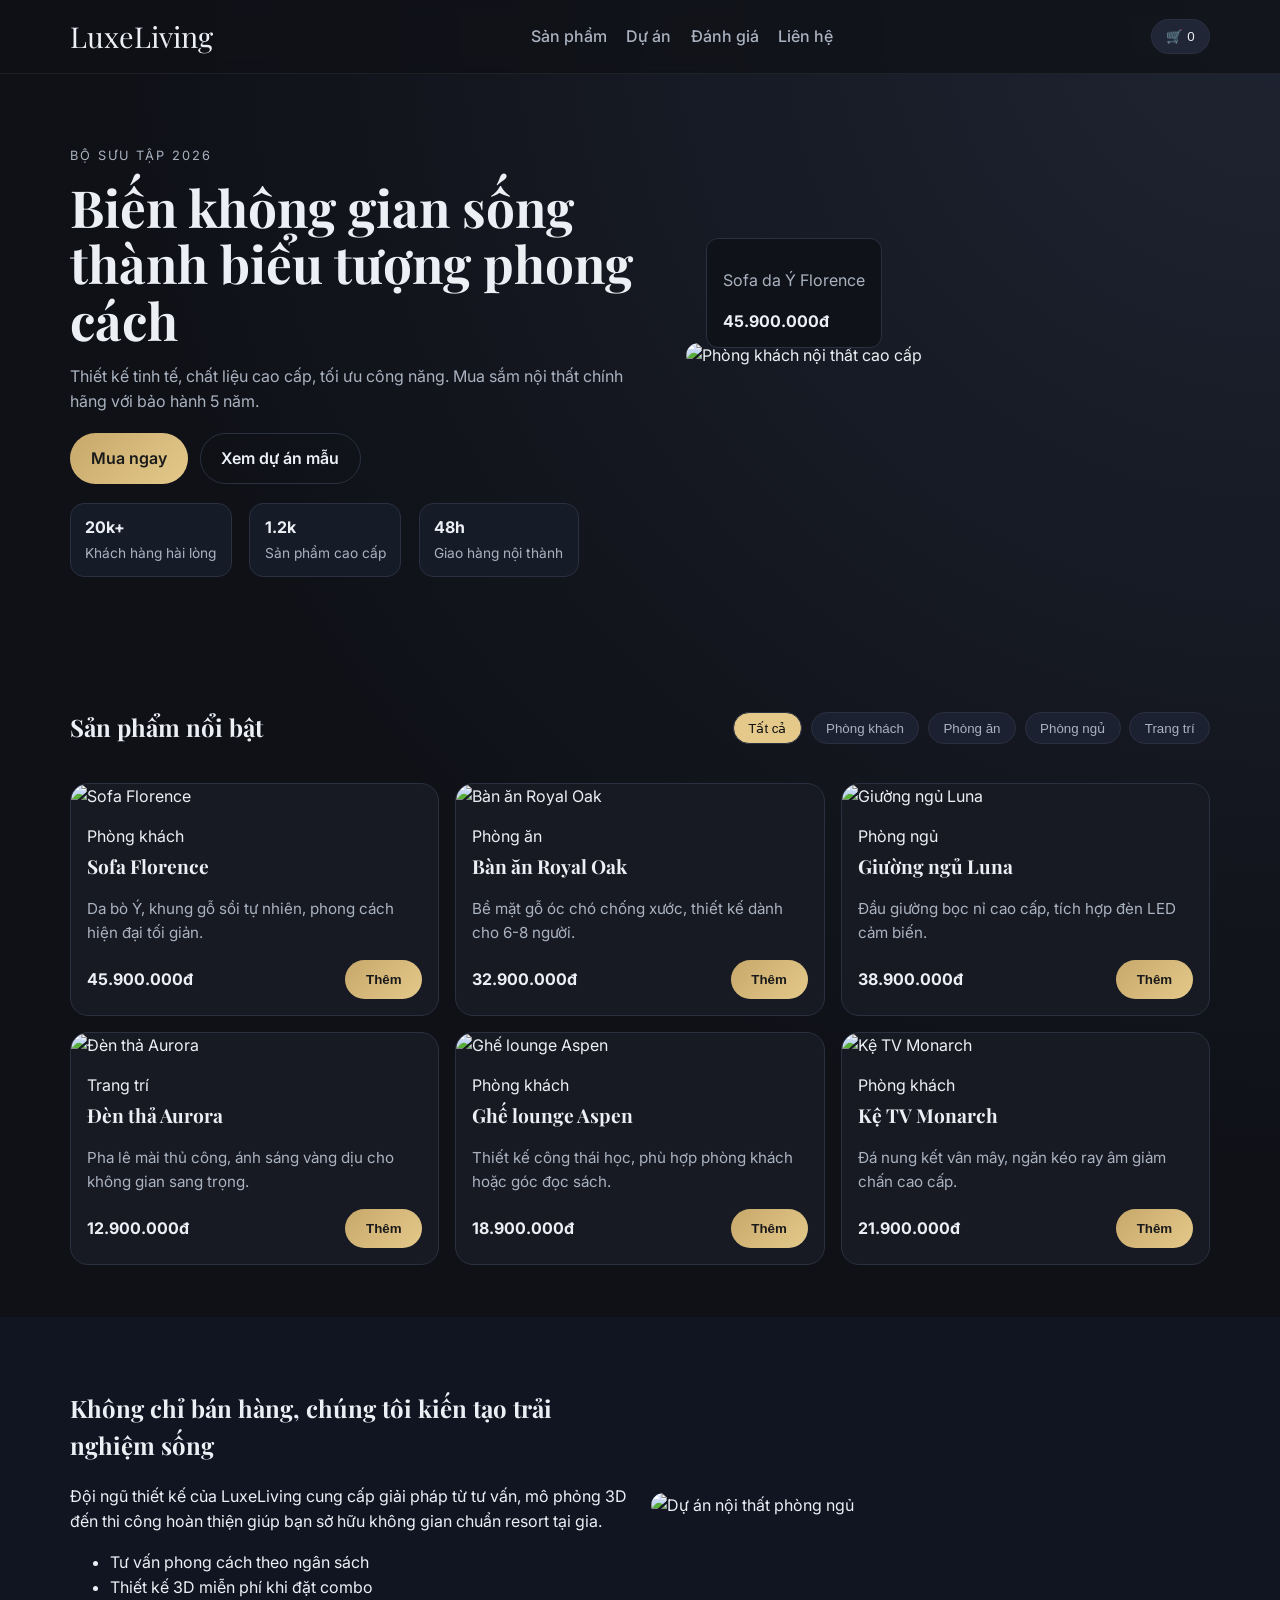
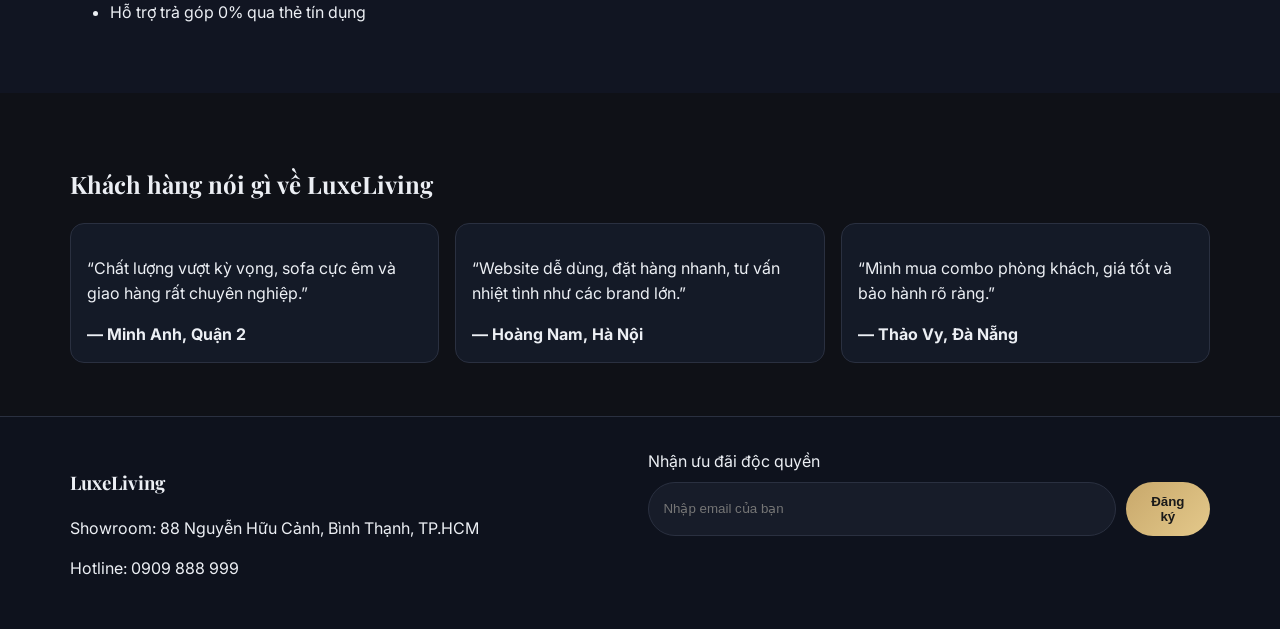
==== index.html @ 96590042 "feat: create luxury furniture ecommerce landing page" ====
<!doctype html>
<html lang="vi">
  <head>
    <meta charset="UTF-8" />
    <meta name="viewport" content="width=device-width, initial-scale=1.0" />
    <title>LuxeLiving | Nội thất cao cấp cho không gian sống hiện đại</title>
    <meta
      name="description"
      content="LuxeLiving - Cửa hàng nội thất cao cấp với sofa, bàn ăn, đèn trang trí, và giải pháp trọn gói cho căn hộ sang trọng."
    />
    <link rel="preconnect" href="https://fonts.googleapis.com" />
    <link rel="preconnect" href="https://fonts.gstatic.com" crossorigin />
    <link
      href="https://fonts.googleapis.com/css2?family=Playfair+Display:wght@600;700&family=Inter:wght@400;500;600;700&display=swap"
      rel="stylesheet"
    />
    <link rel="stylesheet" href="styles.css" />
  </head>
  <body>
    <header class="topbar">
      <div class="container nav">
        <a class="brand" href="#">LuxeLiving</a>
        <nav>
          <a href="#catalog">Sản phẩm</a>
          <a href="#projects">Dự án</a>
          <a href="#reviews">Đánh giá</a>
          <a href="#contact">Liên hệ</a>
        </nav>
        <button id="cartBtn" class="cart-btn" aria-label="Mở giỏ hàng">
          🛒 <span id="cartCount">0</span>
        </button>
      </div>
    </header>

    <main>
      <section class="hero">
        <div class="container hero-grid">
          <div>
            <p class="badge">BỘ SƯU TẬP 2026</p>
            <h1>Biến không gian sống thành biểu tượng phong cách</h1>
            <p>
              Thiết kế tinh tế, chất liệu cao cấp, tối ưu công năng. Mua sắm nội thất
              chính hãng với bảo hành 5 năm.
            </p>
            <div class="hero-actions">
              <a class="btn primary" href="#catalog">Mua ngay</a>
              <a class="btn ghost" href="#projects">Xem dự án mẫu</a>
            </div>
            <div class="stats">
              <div><strong>20k+</strong><span>Khách hàng hài lòng</span></div>
              <div><strong>1.2k</strong><span>Sản phẩm cao cấp</span></div>
              <div><strong>48h</strong><span>Giao hàng nội thành</span></div>
            </div>
          </div>
          <div class="hero-card">
            <img
              src="https://images.unsplash.com/photo-1555041469-a586c61ea9bc?auto=format&fit=crop&w=1200&q=80"
              alt="Phòng khách nội thất cao cấp"
            />
            <div class="floating">
              <p>Sofa da Ý Florence</p>
              <strong>45.900.000đ</strong>
            </div>
          </div>
        </div>
      </section>

      <section id="catalog" class="section container">
        <div class="section-head">
          <h2>Sản phẩm nổi bật</h2>
          <div class="filters" id="filters"></div>
        </div>
        <div class="products" id="products"></div>
      </section>

      <section id="projects" class="section showcase">
        <div class="container showcase-grid">
          <div>
            <h2>Không chỉ bán hàng, chúng tôi kiến tạo trải nghiệm sống</h2>
            <p>
              Đội ngũ thiết kế của LuxeLiving cung cấp giải pháp từ tư vấn, mô phỏng 3D
              đến thi công hoàn thiện giúp bạn sở hữu không gian chuẩn resort tại gia.
            </p>
            <ul>
              <li>Tư vấn phong cách theo ngân sách</li>
              <li>Thiết kế 3D miễn phí khi đặt combo</li>
              <li>Hỗ trợ trả góp 0% qua thẻ tín dụng</li>
            </ul>
          </div>
          <img
            src="https://images.unsplash.com/photo-1616486338812-3dadae4b4ace?auto=format&fit=crop&w=1200&q=80"
            alt="Dự án nội thất phòng ngủ"
          />
        </div>
      </section>

      <section id="reviews" class="section container">
        <h2>Khách hàng nói gì về LuxeLiving</h2>
        <div class="reviews">
          <article>
            <p>“Chất lượng vượt kỳ vọng, sofa cực êm và giao hàng rất chuyên nghiệp.”</p>
            <strong>— Minh Anh, Quận 2</strong>
          </article>
          <article>
            <p>“Website dễ dùng, đặt hàng nhanh, tư vấn nhiệt tình như các brand lớn.”</p>
            <strong>— Hoàng Nam, Hà Nội</strong>
          </article>
          <article>
            <p>“Mình mua combo phòng khách, giá tốt và bảo hành rõ ràng.”</p>
            <strong>— Thảo Vy, Đà Nẵng</strong>
          </article>
        </div>
      </section>
    </main>

    <aside class="cart-panel" id="cartPanel" aria-hidden="true">
      <div class="cart-header">
        <h3>Giỏ hàng của bạn</h3>
        <button id="closeCart" aria-label="Đóng giỏ hàng">✕</button>
      </div>
      <ul id="cartItems"></ul>
      <div class="cart-footer">
        <p>Tạm tính: <strong id="cartTotal">0đ</strong></p>
        <button class="btn primary full">Thanh toán ngay</button>
      </div>
    </aside>

    <footer id="contact" class="footer">
      <div class="container footer-grid">
        <div>
          <h3>LuxeLiving</h3>
          <p>Showroom: 88 Nguyễn Hữu Cảnh, Bình Thạnh, TP.HCM</p>
          <p>Hotline: 0909 888 999</p>
        </div>
        <form class="newsletter">
          <label for="email">Nhận ưu đãi độc quyền</label>
          <div>
            <input id="email" type="email" placeholder="Nhập email của bạn" required />
            <button class="btn primary" type="submit">Đăng ký</button>
          </div>
        </form>
      </div>
    </footer>

    <script src="app.js"></script>
  </body>
</html>
---- styles.css ----
:root {
  --bg: #0f1117;
  --panel: #171a23;
  --text: #eceff4;
  --muted: #aab2c0;
  --gold: #c8a86b;
  --gold-2: #e4c98b;
  --line: #2a3040;
  --radius: 18px;
}

* {
  box-sizing: border-box;
}

body {
  margin: 0;
  font-family: 'Inter', sans-serif;
  color: var(--text);
  background: radial-gradient(circle at top right, #1f2432, var(--bg) 45%);
  line-height: 1.55;
}

.container {
  width: min(1140px, 92%);
  margin: 0 auto;
}

.topbar {
  position: sticky;
  top: 0;
  backdrop-filter: blur(8px);
  background: #0f1117bb;
  border-bottom: 1px solid #ffffff10;
  z-index: 100;
}

.nav {
  display: flex;
  align-items: center;
  justify-content: space-between;
  padding: 14px 0;
}

.brand,
h1,
h2,
h3 {
  font-family: 'Playfair Display', serif;
}

.brand {
  color: var(--text);
  text-decoration: none;
  font-size: 1.8rem;
}

nav {
  display: flex;
  gap: 1.2rem;
}

nav a {
  color: var(--muted);
  text-decoration: none;
  font-weight: 500;
}

.cart-btn {
  border: 1px solid var(--line);
  color: var(--text);
  background: #202636;
  border-radius: 999px;
  padding: 0.55rem 0.9rem;
  cursor: pointer;
}

.hero {
  padding: 60px 0;
}

.hero-grid {
  display: grid;
  grid-template-columns: 1.1fr 1fr;
  gap: 2.5rem;
  align-items: center;
}

.badge {
  color: var(--gold-2);
  letter-spacing: 0.15em;
  font-size: 0.8rem;
}

h1 {
  font-size: clamp(2rem, 4vw, 3.6rem);
  line-height: 1.1;
  margin: 0.3rem 0 1rem;
}

.hero p {
  color: var(--muted);
}

.btn {
  border: none;
  border-radius: 999px;
  padding: 0.75rem 1.3rem;
  font-weight: 600;
  cursor: pointer;
  text-decoration: none;
  display: inline-flex;
  align-items: center;
  justify-content: center;
}

.primary {
  background: linear-gradient(135deg, var(--gold), var(--gold-2));
  color: #1a1a1a;
}

.ghost {
  border: 1px solid var(--line);
  color: var(--text);
}

.hero-actions {
  display: flex;
  gap: 0.75rem;
  margin: 1.2rem 0;
}

.stats {
  display: flex;
  gap: 1.1rem;
  flex-wrap: wrap;
}

.stats div {
  background: #161b28;
  border: 1px solid var(--line);
  border-radius: 14px;
  padding: 0.7rem 0.9rem;
}

.stats strong {
  display: block;
}

.stats span {
  color: var(--muted);
  font-size: 0.86rem;
}

.hero-card {
  position: relative;
}

.hero-card img {
  width: 100%;
  height: 500px;
  object-fit: cover;
  border-radius: var(--radius);
}

.floating {
  position: absolute;
  left: 20px;
  bottom: 20px;
  background: #0f1117e5;
  border: 1px solid var(--line);
  padding: 0.8rem 1rem;
  border-radius: 12px;
}

.section {
  padding: 3.3rem 0;
}

.section-head {
  display: flex;
  align-items: center;
  justify-content: space-between;
  gap: 1rem;
  flex-wrap: wrap;
}

.filters {
  display: flex;
  gap: 0.55rem;
  flex-wrap: wrap;
}

.filters button {
  background: #1b2130;
  color: var(--muted);
  border: 1px solid var(--line);
  border-radius: 999px;
  padding: 0.45rem 0.9rem;
  cursor: pointer;
}

.filters button.active {
  color: #111;
  background: var(--gold-2);
}

.products {
  margin-top: 1rem;
  display: grid;
  grid-template-columns: repeat(3, 1fr);
  gap: 1rem;
}

.product {
  background: var(--panel);
  border: 1px solid var(--line);
  border-radius: var(--radius);
  overflow: hidden;
}

.product img {
  width: 100%;
  height: 220px;
  object-fit: cover;
}

.product .content {
  padding: 1rem;
}

.product h3 {
  margin: 0.2rem 0;
  font-size: 1.2rem;
}

.product p {
  color: var(--muted);
  font-size: 0.95rem;
}

.price-row {
  display: flex;
  justify-content: space-between;
  align-items: center;
}

.showcase {
  background: #111522;
}

.showcase-grid {
  display: grid;
  grid-template-columns: 1fr 1fr;
  gap: 1.4rem;
  align-items: center;
}

.showcase img {
  width: 100%;
  border-radius: var(--radius);
}

.reviews {
  display: grid;
  grid-template-columns: repeat(3, 1fr);
  gap: 1rem;
}

.reviews article {
  background: #141a27;
  border: 1px solid var(--line);
  border-radius: 14px;
  padding: 1rem;
}

.cart-panel {
  position: fixed;
  right: -390px;
  top: 0;
  width: 360px;
  height: 100dvh;
  background: #111522;
  border-left: 1px solid var(--line);
  transition: right 0.25s ease;
  display: flex;
  flex-direction: column;
  z-index: 200;
}

.cart-panel.open {
  right: 0;
}

.cart-header,
.cart-footer {
  padding: 1rem;
  border-bottom: 1px solid var(--line);
}

.cart-header {
  display: flex;
  align-items: center;
  justify-content: space-between;
}

#closeCart {
  background: transparent;
  border: 0;
  color: var(--text);
  font-size: 1.1rem;
  cursor: pointer;
}

#cartItems {
  list-style: none;
  padding: 0.5rem 1rem;
  margin: 0;
  overflow: auto;
  flex: 1;
}

#cartItems li {
  padding: 0.55rem 0;
  border-bottom: 1px dashed #ffffff20;
  color: var(--muted);
}

.full {
  width: 100%;
}

.footer {
  border-top: 1px solid var(--line);
  background: #0e121d;
  padding: 2rem 0;
}

.footer-grid {
  display: grid;
  grid-template-columns: 1fr 1fr;
  gap: 1rem;
}

.newsletter input {
  width: 100%;
  border-radius: 999px;
  border: 1px solid var(--line);
  background: #171c29;
  color: var(--text);
  padding: 0.75rem 0.9rem;
}

.newsletter div {
  display: flex;
  gap: 0.6rem;
  margin-top: 0.5rem;
}

@media (max-width: 900px) {
  nav {
    display: none;
  }

  .hero-grid,
  .showcase-grid,
  .footer-grid {
    grid-template-columns: 1fr;
  }

  .products,
  .reviews {
    grid-template-columns: 1fr;
  }

  .hero-card img {
    height: 340px;
  }
}
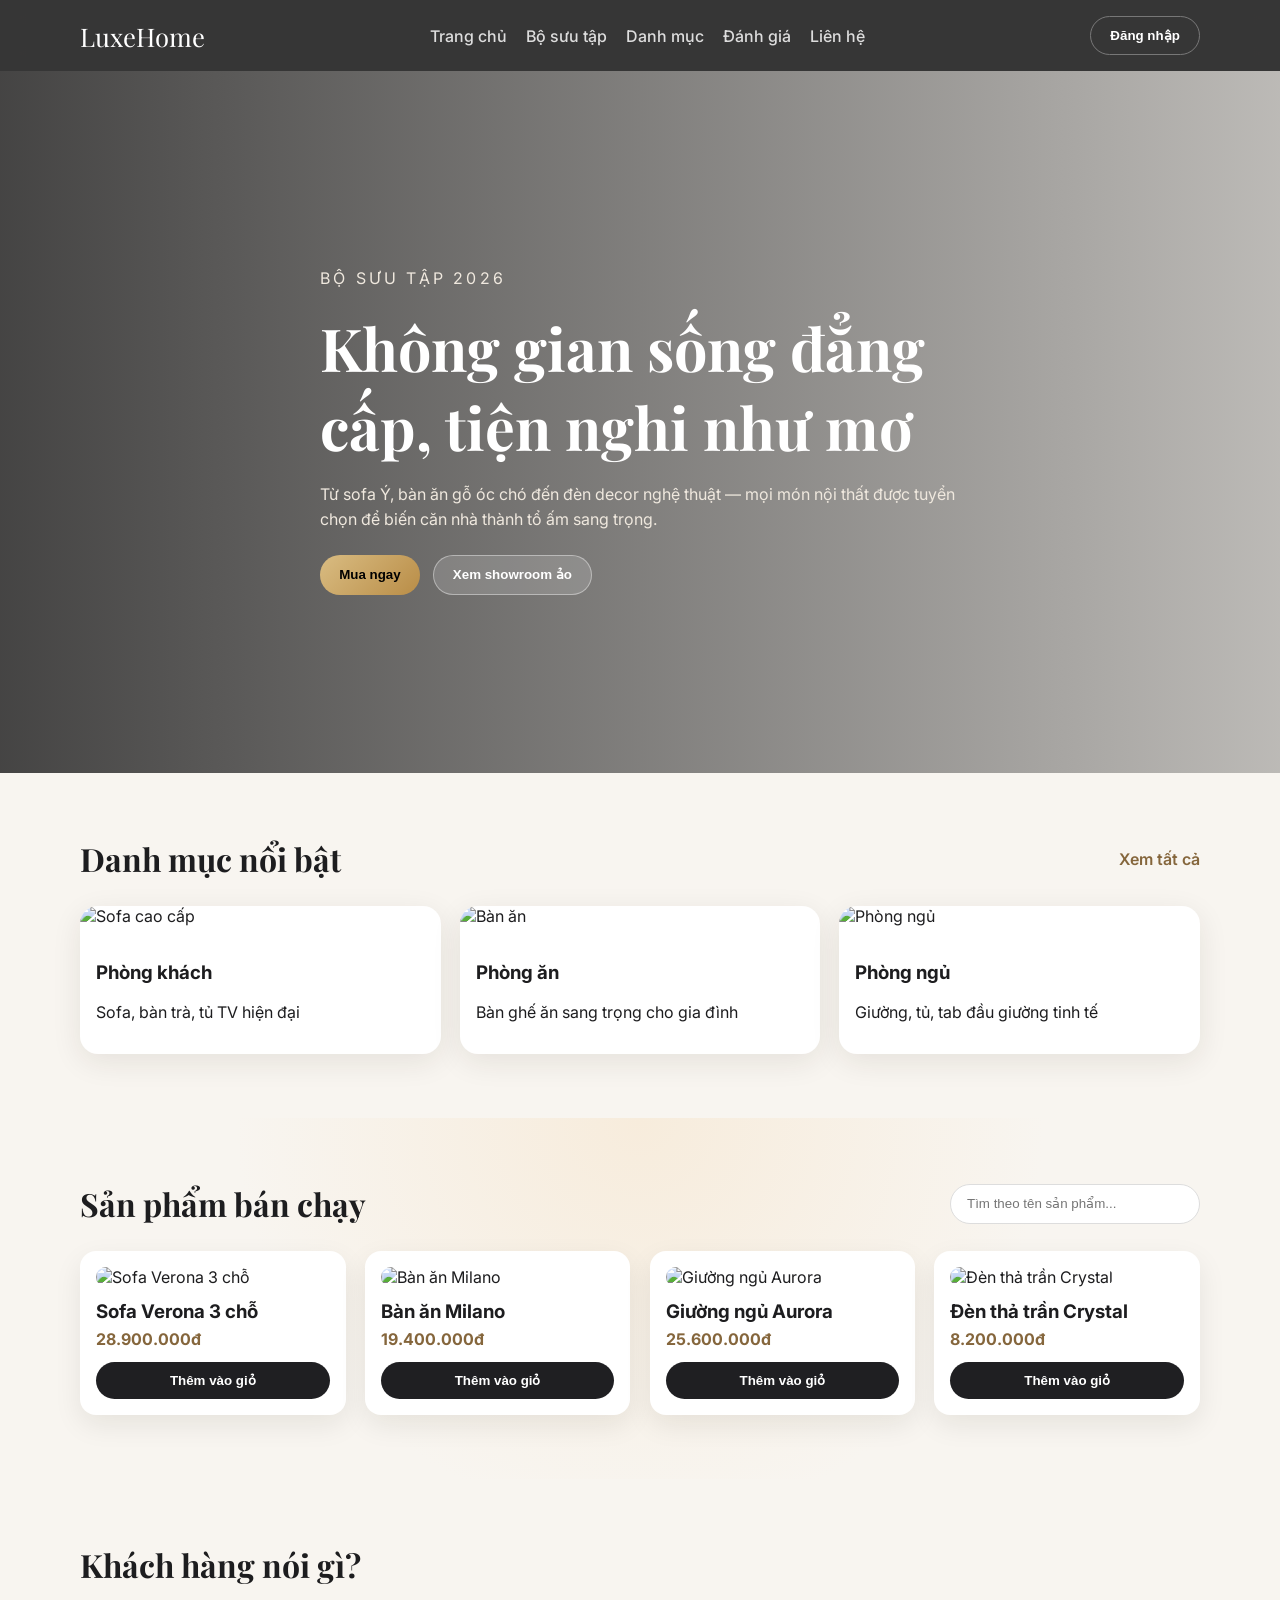
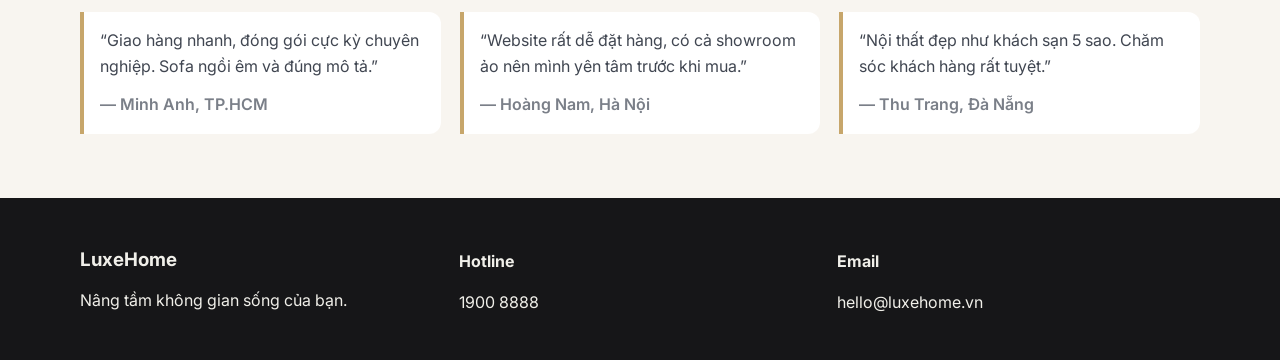
==== commit 4c9f3b32: "Create luxury furniture ecommerce landing page" ====
--- a/index.html
+++ b/index.html
@@ -1,147 +1,131 @@
-<!doctype html>
+<!DOCTYPE html>
 <html lang="vi">
   <head>
     <meta charset="UTF-8" />
     <meta name="viewport" content="width=device-width, initial-scale=1.0" />
-    <title>LuxeLiving | Nội thất cao cấp cho không gian sống hiện đại</title>
-    <meta
-      name="description"
-      content="LuxeLiving - Cửa hàng nội thất cao cấp với sofa, bàn ăn, đèn trang trí, và giải pháp trọn gói cho căn hộ sang trọng."
-    />
+    <title>LuxeHome | Nội thất cao cấp</title>
     <link rel="preconnect" href="https://fonts.googleapis.com" />
     <link rel="preconnect" href="https://fonts.gstatic.com" crossorigin />
     <link
       href="https://fonts.googleapis.com/css2?family=Playfair+Display:wght@600;700&family=Inter:wght@400;500;600;700&display=swap"
       rel="stylesheet"
     />
-    <link rel="stylesheet" href="styles.css" />
+    <link rel="stylesheet" href="style.css" />
   </head>
   <body>
     <header class="topbar">
       <div class="container nav">
-        <a class="brand" href="#">LuxeLiving</a>
+        <div class="brand">LuxeHome</div>
         <nav>
-          <a href="#catalog">Sản phẩm</a>
-          <a href="#projects">Dự án</a>
+          <a href="#">Trang chủ</a>
+          <a href="#collection">Bộ sưu tập</a>
+          <a href="#categories">Danh mục</a>
           <a href="#reviews">Đánh giá</a>
           <a href="#contact">Liên hệ</a>
         </nav>
-        <button id="cartBtn" class="cart-btn" aria-label="Mở giỏ hàng">
-          🛒 <span id="cartCount">0</span>
-        </button>
+        <button class="btn ghost">Đăng nhập</button>
       </div>
     </header>
 
     <main>
       <section class="hero">
-        <div class="container hero-grid">
-          <div>
-            <p class="badge">BỘ SƯU TẬP 2026</p>
-            <h1>Biến không gian sống thành biểu tượng phong cách</h1>
-            <p>
-              Thiết kế tinh tế, chất liệu cao cấp, tối ưu công năng. Mua sắm nội thất
-              chính hãng với bảo hành 5 năm.
-            </p>
-            <div class="hero-actions">
-              <a class="btn primary" href="#catalog">Mua ngay</a>
-              <a class="btn ghost" href="#projects">Xem dự án mẫu</a>
-            </div>
-            <div class="stats">
-              <div><strong>20k+</strong><span>Khách hàng hài lòng</span></div>
-              <div><strong>1.2k</strong><span>Sản phẩm cao cấp</span></div>
-              <div><strong>48h</strong><span>Giao hàng nội thành</span></div>
-            </div>
-          </div>
-          <div class="hero-card">
-            <img
-              src="https://images.unsplash.com/photo-1555041469-a586c61ea9bc?auto=format&fit=crop&w=1200&q=80"
-              alt="Phòng khách nội thất cao cấp"
-            />
-            <div class="floating">
-              <p>Sofa da Ý Florence</p>
-              <strong>45.900.000đ</strong>
-            </div>
+        <div class="overlay"></div>
+        <div class="container hero-content">
+          <p class="kicker">Bộ sưu tập 2026</p>
+          <h1>Không gian sống đẳng cấp, tiện nghi như mơ</h1>
+          <p>
+            Từ sofa Ý, bàn ăn gỗ óc chó đến đèn decor nghệ thuật — mọi món nội
+            thất được tuyển chọn để biến căn nhà thành tổ ấm sang trọng.
+          </p>
+          <div class="actions">
+            <button class="btn primary">Mua ngay</button>
+            <button class="btn light">Xem showroom ảo</button>
           </div>
         </div>
       </section>
 
-      <section id="catalog" class="section container">
+      <section id="categories" class="container section">
         <div class="section-head">
-          <h2>Sản phẩm nổi bật</h2>
-          <div class="filters" id="filters"></div>
+          <h2>Danh mục nổi bật</h2>
+          <a href="#">Xem tất cả</a>
         </div>
-        <div class="products" id="products"></div>
-      </section>
-
-      <section id="projects" class="section showcase">
-        <div class="container showcase-grid">
-          <div>
-            <h2>Không chỉ bán hàng, chúng tôi kiến tạo trải nghiệm sống</h2>
-            <p>
-              Đội ngũ thiết kế của LuxeLiving cung cấp giải pháp từ tư vấn, mô phỏng 3D
-              đến thi công hoàn thiện giúp bạn sở hữu không gian chuẩn resort tại gia.
-            </p>
-            <ul>
-              <li>Tư vấn phong cách theo ngân sách</li>
-              <li>Thiết kế 3D miễn phí khi đặt combo</li>
-              <li>Hỗ trợ trả góp 0% qua thẻ tín dụng</li>
-            </ul>
-          </div>
-          <img
-            src="https://images.unsplash.com/photo-1616486338812-3dadae4b4ace?auto=format&fit=crop&w=1200&q=80"
-            alt="Dự án nội thất phòng ngủ"
-          />
+        <div class="grid categories">
+          <article class="card">
+            <img src="https://images.unsplash.com/photo-1505693314120-0d443867891c?auto=format&fit=crop&w=900&q=80" alt="Sofa cao cấp" />
+            <div class="card-body">
+              <h3>Phòng khách</h3>
+              <p>Sofa, bàn trà, tủ TV hiện đại</p>
+            </div>
+          </article>
+          <article class="card">
+            <img src="https://images.unsplash.com/photo-1616046229478-9901c5536a45?auto=format&fit=crop&w=900&q=80" alt="Bàn ăn" />
+            <div class="card-body">
+              <h3>Phòng ăn</h3>
+              <p>Bàn ghế ăn sang trọng cho gia đình</p>
+            </div>
+          </article>
+          <article class="card">
+            <img src="https://images.unsplash.com/photo-1616594039964-3f2b87ff2f0b?auto=format&fit=crop&w=900&q=80" alt="Phòng ngủ" />
+            <div class="card-body">
+              <h3>Phòng ngủ</h3>
+              <p>Giường, tủ, tab đầu giường tinh tế</p>
+            </div>
+          </article>
         </div>
       </section>
 
-      <section id="reviews" class="section container">
-        <h2>Khách hàng nói gì về LuxeLiving</h2>
-        <div class="reviews">
-          <article>
-            <p>“Chất lượng vượt kỳ vọng, sofa cực êm và giao hàng rất chuyên nghiệp.”</p>
-            <strong>— Minh Anh, Quận 2</strong>
-          </article>
-          <article>
-            <p>“Website dễ dùng, đặt hàng nhanh, tư vấn nhiệt tình như các brand lớn.”</p>
-            <strong>— Hoàng Nam, Hà Nội</strong>
-          </article>
-          <article>
-            <p>“Mình mua combo phòng khách, giá tốt và bảo hành rõ ràng.”</p>
-            <strong>— Thảo Vy, Đà Nẵng</strong>
-          </article>
+      <section id="collection" class="section luxury-bg">
+        <div class="container">
+          <div class="section-head">
+            <h2>Sản phẩm bán chạy</h2>
+            <div class="search-box">
+              <input type="text" id="searchInput" placeholder="Tìm theo tên sản phẩm..." />
+            </div>
+          </div>
+          <div class="grid products" id="productList"></div>
+        </div>
+      </section>
+
+      <section id="reviews" class="container section">
+        <div class="section-head">
+          <h2>Khách hàng nói gì?</h2>
+        </div>
+        <div class="grid reviews">
+          <blockquote>
+            “Giao hàng nhanh, đóng gói cực kỳ chuyên nghiệp. Sofa ngồi êm và đúng
+            mô tả.”
+            <cite>— Minh Anh, TP.HCM</cite>
+          </blockquote>
+          <blockquote>
+            “Website rất dễ đặt hàng, có cả showroom ảo nên mình yên tâm trước khi
+            mua.”
+            <cite>— Hoàng Nam, Hà Nội</cite>
+          </blockquote>
+          <blockquote>
+            “Nội thất đẹp như khách sạn 5 sao. Chăm sóc khách hàng rất tuyệt.”
+            <cite>— Thu Trang, Đà Nẵng</cite>
+          </blockquote>
         </div>
       </section>
     </main>
 
-    <aside class="cart-panel" id="cartPanel" aria-hidden="true">
-      <div class="cart-header">
-        <h3>Giỏ hàng của bạn</h3>
-        <button id="closeCart" aria-label="Đóng giỏ hàng">✕</button>
-      </div>
-      <ul id="cartItems"></ul>
-      <div class="cart-footer">
-        <p>Tạm tính: <strong id="cartTotal">0đ</strong></p>
-        <button class="btn primary full">Thanh toán ngay</button>
-      </div>
-    </aside>
-
-    <footer id="contact" class="footer">
+    <footer id="contact">
       <div class="container footer-grid">
         <div>
-          <h3>LuxeLiving</h3>
-          <p>Showroom: 88 Nguyễn Hữu Cảnh, Bình Thạnh, TP.HCM</p>
-          <p>Hotline: 0909 888 999</p>
+          <h3>LuxeHome</h3>
+          <p>Nâng tầm không gian sống của bạn.</p>
         </div>
-        <form class="newsletter">
-          <label for="email">Nhận ưu đãi độc quyền</label>
-          <div>
-            <input id="email" type="email" placeholder="Nhập email của bạn" required />
-            <button class="btn primary" type="submit">Đăng ký</button>
-          </div>
-        </form>
+        <div>
+          <h4>Hotline</h4>
+          <p>1900 8888</p>
+        </div>
+        <div>
+          <h4>Email</h4>
+          <p>hello@luxehome.vn</p>
+        </div>
       </div>
     </footer>
 
-    <script src="app.js"></script>
+    <script src="script.js"></script>
   </body>
 </html>
--- a/style.css
+++ b/style.css
@@ -0,0 +1,268 @@
+:root {
+  --bg: #f8f5f0;
+  --gold: #c7a66b;
+  --text: #1d1d1f;
+  --muted: #5a5f68;
+  --white: #ffffff;
+}
+
+* {
+  box-sizing: border-box;
+}
+
+body {
+  margin: 0;
+  font-family: "Inter", sans-serif;
+  color: var(--text);
+  background: var(--bg);
+}
+
+.container {
+  width: min(1120px, 92vw);
+  margin: 0 auto;
+}
+
+.topbar {
+  position: sticky;
+  top: 0;
+  z-index: 10;
+  background: rgba(20, 20, 22, 0.85);
+  backdrop-filter: blur(12px);
+}
+
+.nav {
+  display: flex;
+  align-items: center;
+  justify-content: space-between;
+  padding: 1rem 0;
+}
+
+.brand {
+  font-family: "Playfair Display", serif;
+  font-size: 1.6rem;
+  color: var(--white);
+}
+
+nav {
+  display: flex;
+  gap: 1.2rem;
+}
+
+nav a {
+  text-decoration: none;
+  color: #ddd;
+  font-weight: 500;
+}
+
+.btn {
+  border: none;
+  border-radius: 999px;
+  padding: 0.7rem 1.2rem;
+  font-weight: 600;
+  cursor: pointer;
+}
+
+.ghost {
+  background: transparent;
+  border: 1px solid #777;
+  color: #fff;
+}
+
+.hero {
+  min-height: 78vh;
+  display: grid;
+  place-items: center;
+  position: relative;
+  background-image: url("https://images.unsplash.com/photo-1616486338812-3dadae4b4ace?auto=format&fit=crop&w=1600&q=80");
+  background-size: cover;
+  background-position: center;
+}
+
+.overlay {
+  position: absolute;
+  inset: 0;
+  background: linear-gradient(90deg, rgba(9, 9, 10, 0.75), rgba(9, 9, 10, 0.25));
+}
+
+.hero-content {
+  position: relative;
+  color: var(--white);
+  max-width: 640px;
+}
+
+.kicker {
+  letter-spacing: 0.2em;
+  text-transform: uppercase;
+  color: var(--gold);
+}
+
+.hero h1 {
+  font-family: "Playfair Display", serif;
+  font-size: clamp(2rem, 5vw, 3.7rem);
+  margin: 0.4rem 0 1rem;
+}
+
+.hero p {
+  color: #efe8de;
+  line-height: 1.6;
+}
+
+.actions {
+  display: flex;
+  gap: 0.8rem;
+  margin-top: 1.4rem;
+}
+
+.primary {
+  background: linear-gradient(135deg, #d9bc82, #b98d47);
+}
+
+.light {
+  background: rgba(255, 255, 255, 0.15);
+  border: 1px solid rgba(255, 255, 255, 0.4);
+  color: #fff;
+}
+
+.section {
+  padding: 4rem 0;
+}
+
+.section-head {
+  display: flex;
+  justify-content: space-between;
+  align-items: center;
+  gap: 1rem;
+  margin-bottom: 1.6rem;
+}
+
+.section-head h2 {
+  margin: 0;
+  font-family: "Playfair Display", serif;
+  font-size: 2rem;
+}
+
+.section-head a {
+  color: #85663c;
+  text-decoration: none;
+  font-weight: 600;
+}
+
+.grid {
+  display: grid;
+  gap: 1.2rem;
+}
+
+.categories {
+  grid-template-columns: repeat(auto-fit, minmax(240px, 1fr));
+}
+
+.card {
+  background: #fff;
+  border-radius: 18px;
+  overflow: hidden;
+  box-shadow: 0 8px 30px rgba(40, 30, 20, 0.09);
+}
+
+.card img {
+  width: 100%;
+  height: 220px;
+  object-fit: cover;
+}
+
+.card-body {
+  padding: 1rem;
+}
+
+.luxury-bg {
+  background: radial-gradient(circle at top, #f7ecdc, #f8f5f0 55%);
+}
+
+.search-box input {
+  padding: 0.7rem 1rem;
+  border-radius: 999px;
+  border: 1px solid #ddd;
+  min-width: 250px;
+}
+
+.products {
+  grid-template-columns: repeat(auto-fit, minmax(220px, 1fr));
+}
+
+.product {
+  padding: 1rem;
+  background: #fff;
+  border-radius: 16px;
+  box-shadow: 0 10px 28px rgba(30, 20, 10, 0.08);
+}
+
+.product img {
+  width: 100%;
+  border-radius: 12px;
+  height: 180px;
+  object-fit: cover;
+}
+
+.product h3 {
+  margin: 0.8rem 0 0.4rem;
+}
+
+.price {
+  color: #85663c;
+  font-weight: 700;
+}
+
+.product button {
+  margin-top: 0.8rem;
+  width: 100%;
+  background: #1f1f22;
+  color: #fff;
+}
+
+.reviews {
+  grid-template-columns: repeat(auto-fit, minmax(240px, 1fr));
+}
+
+blockquote {
+  margin: 0;
+  background: #fff;
+  border-left: 4px solid var(--gold);
+  border-radius: 0 12px 12px 0;
+  padding: 1rem;
+  color: #404651;
+  line-height: 1.6;
+}
+
+cite {
+  display: block;
+  margin-top: 0.8rem;
+  font-style: normal;
+  color: #7a7f88;
+  font-weight: 600;
+}
+
+footer {
+  background: #161618;
+  color: #f0efe9;
+  padding: 2rem 0;
+}
+
+.footer-grid {
+  display: grid;
+  grid-template-columns: repeat(auto-fit, minmax(180px, 1fr));
+  gap: 1rem;
+}
+
+@media (max-width: 768px) {
+  nav {
+    display: none;
+  }
+
+  .hero {
+    min-height: 68vh;
+  }
+
+  .section-head {
+    flex-direction: column;
+    align-items: flex-start;
+  }
+}
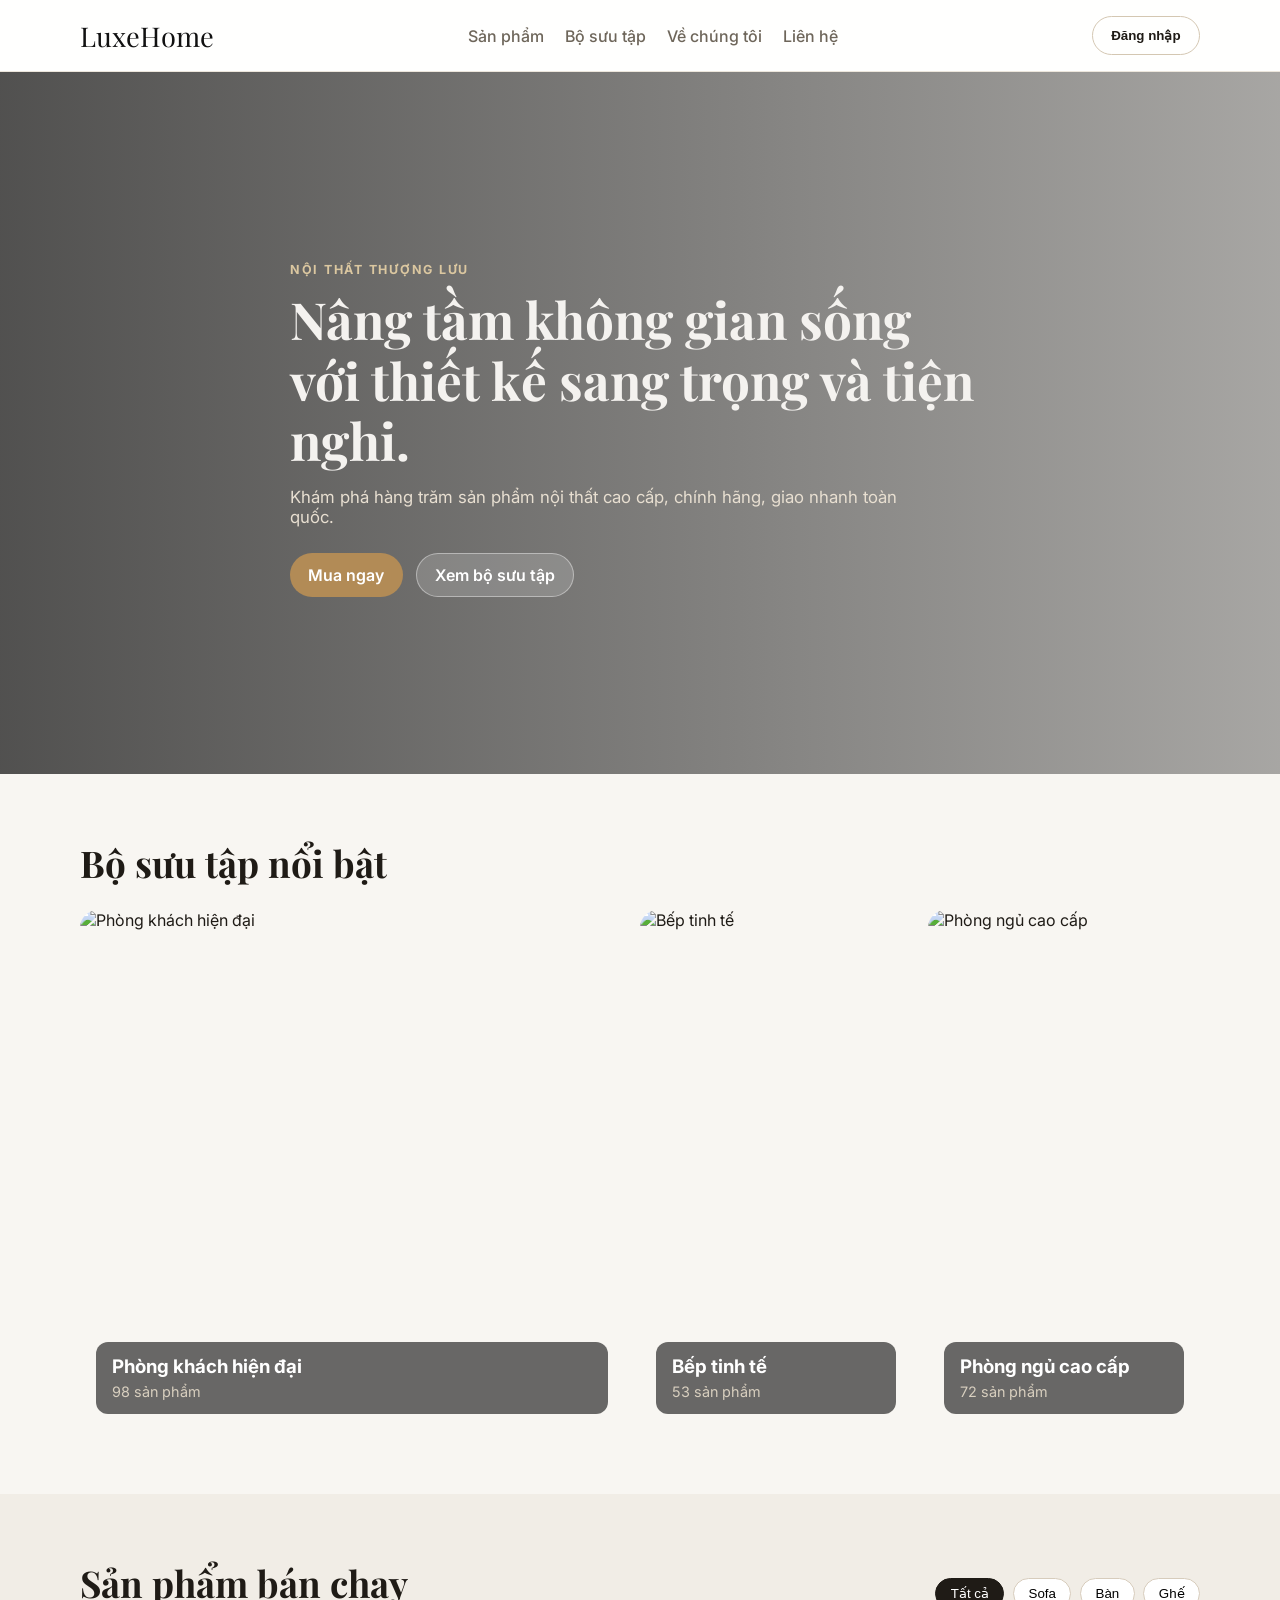
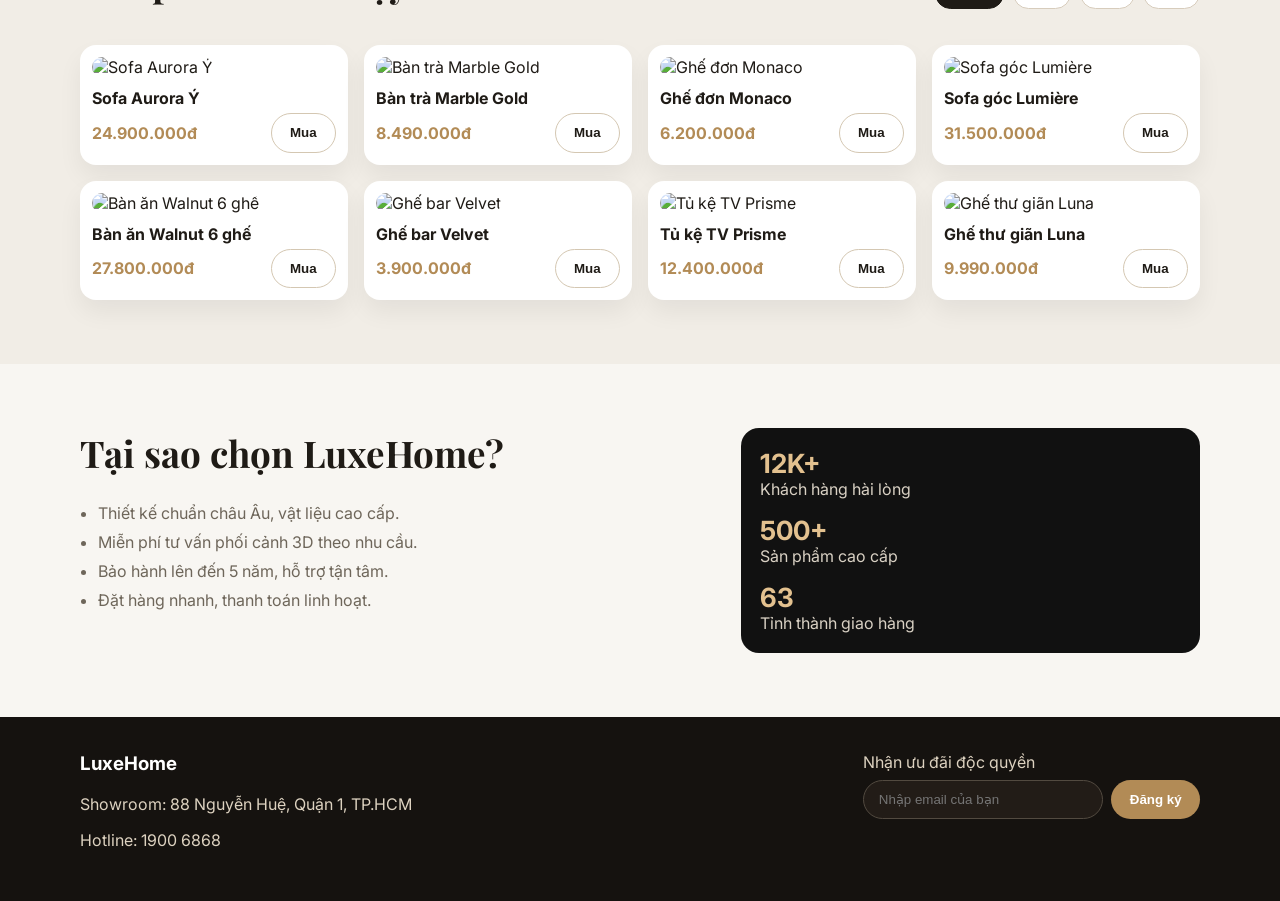
==== commit 85bc65f6: "Create luxurious furniture e-commerce landing page" ====
--- a/index.html
+++ b/index.html
@@ -1,4 +1,4 @@
-<!DOCTYPE html>
+<!doctype html>
 <html lang="vi">
   <head>
     <meta charset="UTF-8" />
@@ -6,24 +6,20 @@
     <title>LuxeHome | Nội thất cao cấp</title>
     <link rel="preconnect" href="https://fonts.googleapis.com" />
     <link rel="preconnect" href="https://fonts.gstatic.com" crossorigin />
-    <link
-      href="https://fonts.googleapis.com/css2?family=Playfair+Display:wght@600;700&family=Inter:wght@400;500;600;700&display=swap"
-      rel="stylesheet"
-    />
-    <link rel="stylesheet" href="style.css" />
+    <link href="https://fonts.googleapis.com/css2?family=Playfair+Display:wght@600;700&family=Inter:wght@400;500;600;700&display=swap" rel="stylesheet" />
+    <link rel="stylesheet" href="styles.css" />
   </head>
   <body>
     <header class="topbar">
-      <div class="container nav">
-        <div class="brand">LuxeHome</div>
-        <nav>
-          <a href="#">Trang chủ</a>
-          <a href="#collection">Bộ sưu tập</a>
-          <a href="#categories">Danh mục</a>
-          <a href="#reviews">Đánh giá</a>
+      <div class="container nav-wrap">
+        <a class="brand" href="#">LuxeHome</a>
+        <nav class="nav">
+          <a href="#products">Sản phẩm</a>
+          <a href="#collections">Bộ sưu tập</a>
+          <a href="#about">Về chúng tôi</a>
           <a href="#contact">Liên hệ</a>
         </nav>
-        <button class="btn ghost">Đăng nhập</button>
+        <button class="btn btn-outline">Đăng nhập</button>
       </div>
     </header>
 
@@ -31,98 +27,85 @@
       <section class="hero">
         <div class="overlay"></div>
         <div class="container hero-content">
-          <p class="kicker">Bộ sưu tập 2026</p>
-          <h1>Không gian sống đẳng cấp, tiện nghi như mơ</h1>
-          <p>
-            Từ sofa Ý, bàn ăn gỗ óc chó đến đèn decor nghệ thuật — mọi món nội
-            thất được tuyển chọn để biến căn nhà thành tổ ấm sang trọng.
-          </p>
-          <div class="actions">
-            <button class="btn primary">Mua ngay</button>
-            <button class="btn light">Xem showroom ảo</button>
+          <p class="eyebrow">NỘI THẤT THƯỢNG LƯU</p>
+          <h1>Nâng tầm không gian sống với thiết kế sang trọng và tiện nghi.</h1>
+          <p class="subtitle">Khám phá hàng trăm sản phẩm nội thất cao cấp, chính hãng, giao nhanh toàn quốc.</p>
+          <div class="hero-actions">
+            <a href="#products" class="btn btn-primary">Mua ngay</a>
+            <a href="#collections" class="btn btn-ghost">Xem bộ sưu tập</a>
           </div>
         </div>
       </section>
 
-      <section id="categories" class="container section">
-        <div class="section-head">
-          <h2>Danh mục nổi bật</h2>
-          <a href="#">Xem tất cả</a>
-        </div>
-        <div class="grid categories">
-          <article class="card">
-            <img src="https://images.unsplash.com/photo-1505693314120-0d443867891c?auto=format&fit=crop&w=900&q=80" alt="Sofa cao cấp" />
-            <div class="card-body">
-              <h3>Phòng khách</h3>
-              <p>Sofa, bàn trà, tủ TV hiện đại</p>
-            </div>
-          </article>
-          <article class="card">
-            <img src="https://images.unsplash.com/photo-1616046229478-9901c5536a45?auto=format&fit=crop&w=900&q=80" alt="Bàn ăn" />
-            <div class="card-body">
-              <h3>Phòng ăn</h3>
-              <p>Bàn ghế ăn sang trọng cho gia đình</p>
-            </div>
-          </article>
-          <article class="card">
-            <img src="https://images.unsplash.com/photo-1616594039964-3f2b87ff2f0b?auto=format&fit=crop&w=900&q=80" alt="Phòng ngủ" />
-            <div class="card-body">
-              <h3>Phòng ngủ</h3>
-              <p>Giường, tủ, tab đầu giường tinh tế</p>
-            </div>
-          </article>
+      <section id="collections" class="section">
+        <div class="container">
+          <h2 class="section-title">Bộ sưu tập nổi bật</h2>
+          <div class="collections-grid">
+            <article class="collection-card large">
+              <img src="https://images.unsplash.com/photo-1505693416388-ac5ce068fe85?auto=format&fit=crop&w=1200&q=80" alt="Phòng khách hiện đại" />
+              <div class="collection-info"><h3>Phòng khách hiện đại</h3><span>98 sản phẩm</span></div>
+            </article>
+            <article class="collection-card">
+              <img src="https://images.unsplash.com/photo-1484154218962-a197022b5858?auto=format&fit=crop&w=900&q=80" alt="Bếp tinh tế" />
+              <div class="collection-info"><h3>Bếp tinh tế</h3><span>53 sản phẩm</span></div>
+            </article>
+            <article class="collection-card">
+              <img src="https://images.unsplash.com/photo-1617104551722-3b2d513664be?auto=format&fit=crop&w=900&q=80" alt="Phòng ngủ cao cấp" />
+              <div class="collection-info"><h3>Phòng ngủ cao cấp</h3><span>72 sản phẩm</span></div>
+            </article>
+          </div>
         </div>
       </section>
 
-      <section id="collection" class="section luxury-bg">
+      <section id="products" class="section alt">
         <div class="container">
-          <div class="section-head">
-            <h2>Sản phẩm bán chạy</h2>
-            <div class="search-box">
-              <input type="text" id="searchInput" placeholder="Tìm theo tên sản phẩm..." />
+          <div class="head-row">
+            <h2 class="section-title">Sản phẩm bán chạy</h2>
+            <div class="filters">
+              <button class="chip active" data-filter="all">Tất cả</button>
+              <button class="chip" data-filter="sofa">Sofa</button>
+              <button class="chip" data-filter="table">Bàn</button>
+              <button class="chip" data-filter="chair">Ghế</button>
             </div>
           </div>
-          <div class="grid products" id="productList"></div>
+          <div class="products-grid" id="productsGrid"></div>
         </div>
       </section>
 
-      <section id="reviews" class="container section">
-        <div class="section-head">
-          <h2>Khách hàng nói gì?</h2>
-        </div>
-        <div class="grid reviews">
-          <blockquote>
-            “Giao hàng nhanh, đóng gói cực kỳ chuyên nghiệp. Sofa ngồi êm và đúng
-            mô tả.”
-            <cite>— Minh Anh, TP.HCM</cite>
-          </blockquote>
-          <blockquote>
-            “Website rất dễ đặt hàng, có cả showroom ảo nên mình yên tâm trước khi
-            mua.”
-            <cite>— Hoàng Nam, Hà Nội</cite>
-          </blockquote>
-          <blockquote>
-            “Nội thất đẹp như khách sạn 5 sao. Chăm sóc khách hàng rất tuyệt.”
-            <cite>— Thu Trang, Đà Nẵng</cite>
-          </blockquote>
+      <section id="about" class="section">
+        <div class="container about-grid">
+          <div>
+            <h2 class="section-title">Tại sao chọn LuxeHome?</h2>
+            <ul class="feature-list">
+              <li>Thiết kế chuẩn châu Âu, vật liệu cao cấp.</li>
+              <li>Miễn phí tư vấn phối cảnh 3D theo nhu cầu.</li>
+              <li>Bảo hành lên đến 5 năm, hỗ trợ tận tâm.</li>
+              <li>Đặt hàng nhanh, thanh toán linh hoạt.</li>
+            </ul>
+          </div>
+          <div class="stats-card">
+            <div><strong>12K+</strong><span>Khách hàng hài lòng</span></div>
+            <div><strong>500+</strong><span>Sản phẩm cao cấp</span></div>
+            <div><strong>63</strong><span>Tỉnh thành giao hàng</span></div>
+          </div>
         </div>
       </section>
     </main>
 
-    <footer id="contact">
+    <footer id="contact" class="footer">
       <div class="container footer-grid">
         <div>
           <h3>LuxeHome</h3>
-          <p>Nâng tầm không gian sống của bạn.</p>
+          <p>Showroom: 88 Nguyễn Huệ, Quận 1, TP.HCM</p>
+          <p>Hotline: 1900 6868</p>
         </div>
-        <div>
-          <h4>Hotline</h4>
-          <p>1900 8888</p>
-        </div>
-        <div>
-          <h4>Email</h4>
-          <p>hello@luxehome.vn</p>
-        </div>
+        <form class="newsletter">
+          <label for="email">Nhận ưu đãi độc quyền</label>
+          <div>
+            <input id="email" type="email" placeholder="Nhập email của bạn" required />
+            <button class="btn btn-primary" type="submit">Đăng ký</button>
+          </div>
+        </form>
       </div>
     </footer>
 
--- a/styles.css
+++ b/styles.css
@@ -0,0 +1,166 @@
+:root {
+  --bg: #f8f6f2;
+  --text: #1f1b16;
+  --muted: #6e665a;
+  --gold: #b28b56;
+  --dark: #111;
+  --card: #fff;
+}
+
+* { box-sizing: border-box; }
+body {
+  margin: 0;
+  font-family: Inter, system-ui, -apple-system, sans-serif;
+  color: var(--text);
+  background: var(--bg);
+}
+.container {
+  width: min(1120px, 92%);
+  margin: 0 auto;
+}
+.topbar {
+  position: sticky;
+  top: 0;
+  z-index: 10;
+  background: rgba(255, 255, 255, 0.92);
+  backdrop-filter: blur(8px);
+  border-bottom: 1px solid #ece6dc;
+}
+.nav-wrap { display: flex; align-items: center; justify-content: space-between; padding: 1rem 0; }
+.brand { font-family: 'Playfair Display', serif; font-size: 1.7rem; text-decoration: none; color: var(--dark); }
+.nav { display: flex; gap: 1.3rem; }
+.nav a { text-decoration: none; color: var(--muted); font-weight: 500; }
+.nav a:hover { color: var(--dark); }
+
+.hero {
+  position: relative;
+  min-height: 78vh;
+  display: grid;
+  place-items: center;
+  background: url('https://images.unsplash.com/photo-1616594039964-3f4ec0b0f8c4?auto=format&fit=crop&w=1800&q=80') center/cover;
+}
+.overlay {
+  position: absolute; inset: 0;
+  background: linear-gradient(90deg, rgba(17,17,17,.72), rgba(17,17,17,.35));
+}
+.hero-content {
+  position: relative;
+  color: #f4f2ef;
+  max-width: 700px;
+}
+.eyebrow { letter-spacing: .14em; font-size: .78rem; font-weight: 700; color: #dbc7a0; }
+h1 { margin: .25rem 0 1rem; font-family: 'Playfair Display', serif; font-size: clamp(2rem, 4vw, 3.6rem); line-height: 1.18; }
+.subtitle { font-size: 1.05rem; max-width: 620px; color: #e8dfd1; }
+.hero-actions { margin-top: 1.6rem; display: flex; gap: .8rem; flex-wrap: wrap; }
+
+.btn {
+  border: 0;
+  border-radius: 999px;
+  padding: .7rem 1.15rem;
+  font-weight: 600;
+  cursor: pointer;
+  text-decoration: none;
+  display: inline-flex;
+  align-items: center;
+}
+.btn-primary { background: var(--gold); color: #fff; }
+.btn-primary:hover { filter: brightness(.95); }
+.btn-ghost { background: rgba(255,255,255,.16); color: #fff; border: 1px solid rgba(255,255,255,.4); }
+.btn-outline { border: 1px solid #d4c7b2; background: transparent; color: var(--text); }
+
+.section { padding: 4rem 0; }
+.section.alt { background: #f1ede6; }
+.section-title { margin: 0 0 1.4rem; font-family: 'Playfair Display', serif; font-size: clamp(1.6rem, 3vw, 2.3rem); }
+
+.collections-grid {
+  display: grid;
+  grid-template-columns: 2fr 1fr 1fr;
+  gap: 1rem;
+}
+.collection-card {
+  position: relative;
+  min-height: 240px;
+  border-radius: 18px;
+  overflow: hidden;
+}
+.collection-card.large { min-height: 520px; }
+.collection-card img {
+  width: 100%; height: 100%; object-fit: cover;
+  transition: transform .5s ease;
+}
+.collection-card:hover img { transform: scale(1.03); }
+.collection-info {
+  position: absolute; left: 1rem; right: 1rem; bottom: 1rem;
+  background: rgba(17,17,17,.62);
+  color: #fff;
+  border-radius: 12px;
+  padding: .8rem 1rem;
+}
+.collection-info h3 { margin: 0 0 .2rem; }
+.collection-info span { color: #d8cfbf; font-size: .9rem; }
+
+.head-row { display: flex; align-items: center; justify-content: space-between; gap: 1rem; flex-wrap: wrap; }
+.filters { display: flex; gap: .55rem; flex-wrap: wrap; }
+.chip {
+  border: 1px solid #d7ccbc;
+  background: #fff;
+  border-radius: 999px;
+  padding: .45rem .9rem;
+  cursor: pointer;
+}
+.chip.active { background: var(--text); color: #fff; border-color: var(--text); }
+
+.products-grid {
+  margin-top: 1rem;
+  display: grid;
+  grid-template-columns: repeat(4, minmax(0, 1fr));
+  gap: 1rem;
+}
+.product-card {
+  background: var(--card);
+  border-radius: 16px;
+  padding: .75rem;
+  box-shadow: 0 12px 24px rgba(0,0,0,.06);
+}
+.product-card img {
+  width: 100%; height: 170px; object-fit: cover;
+  border-radius: 12px;
+}
+.product-card h3 { font-size: 1rem; margin: .7rem 0 .3rem; }
+.price-row { display: flex; justify-content: space-between; align-items: center; }
+.price { font-weight: 700; color: var(--gold); }
+
+.about-grid { display: grid; grid-template-columns: 1.4fr 1fr; gap: 1.1rem; align-items: start; }
+.feature-list { margin: 0; padding-left: 1.15rem; color: var(--muted); line-height: 1.8; }
+.stats-card {
+  background: var(--dark); color: #fff; border-radius: 18px;
+  padding: 1.2rem;
+  display: grid; gap: .95rem;
+}
+.stats-card strong { display: block; font-size: 1.65rem; color: #e3c18f; }
+.stats-card span { color: #d9d1c4; }
+
+.footer { background: #15120f; color: #ddd2c0; padding: 2.2rem 0; }
+.footer-grid { display: flex; justify-content: space-between; gap: 1rem; flex-wrap: wrap; }
+.footer h3 { margin-top: 0; color: #fff; }
+.newsletter label { display: block; margin-bottom: .5rem; }
+.newsletter div { display: flex; gap: .5rem; }
+.newsletter input {
+  border-radius: 999px;
+  border: 1px solid #524a40;
+  background: #221c17;
+  color: #fff;
+  padding: .7rem .9rem;
+  min-width: 240px;
+}
+
+@media (max-width: 980px) {
+  .collections-grid { grid-template-columns: 1fr; }
+  .collection-card.large { min-height: 280px; }
+  .products-grid { grid-template-columns: repeat(2, minmax(0, 1fr)); }
+  .about-grid { grid-template-columns: 1fr; }
+  .nav { display: none; }
+}
+@media (max-width: 640px) {
+  .products-grid { grid-template-columns: 1fr; }
+}
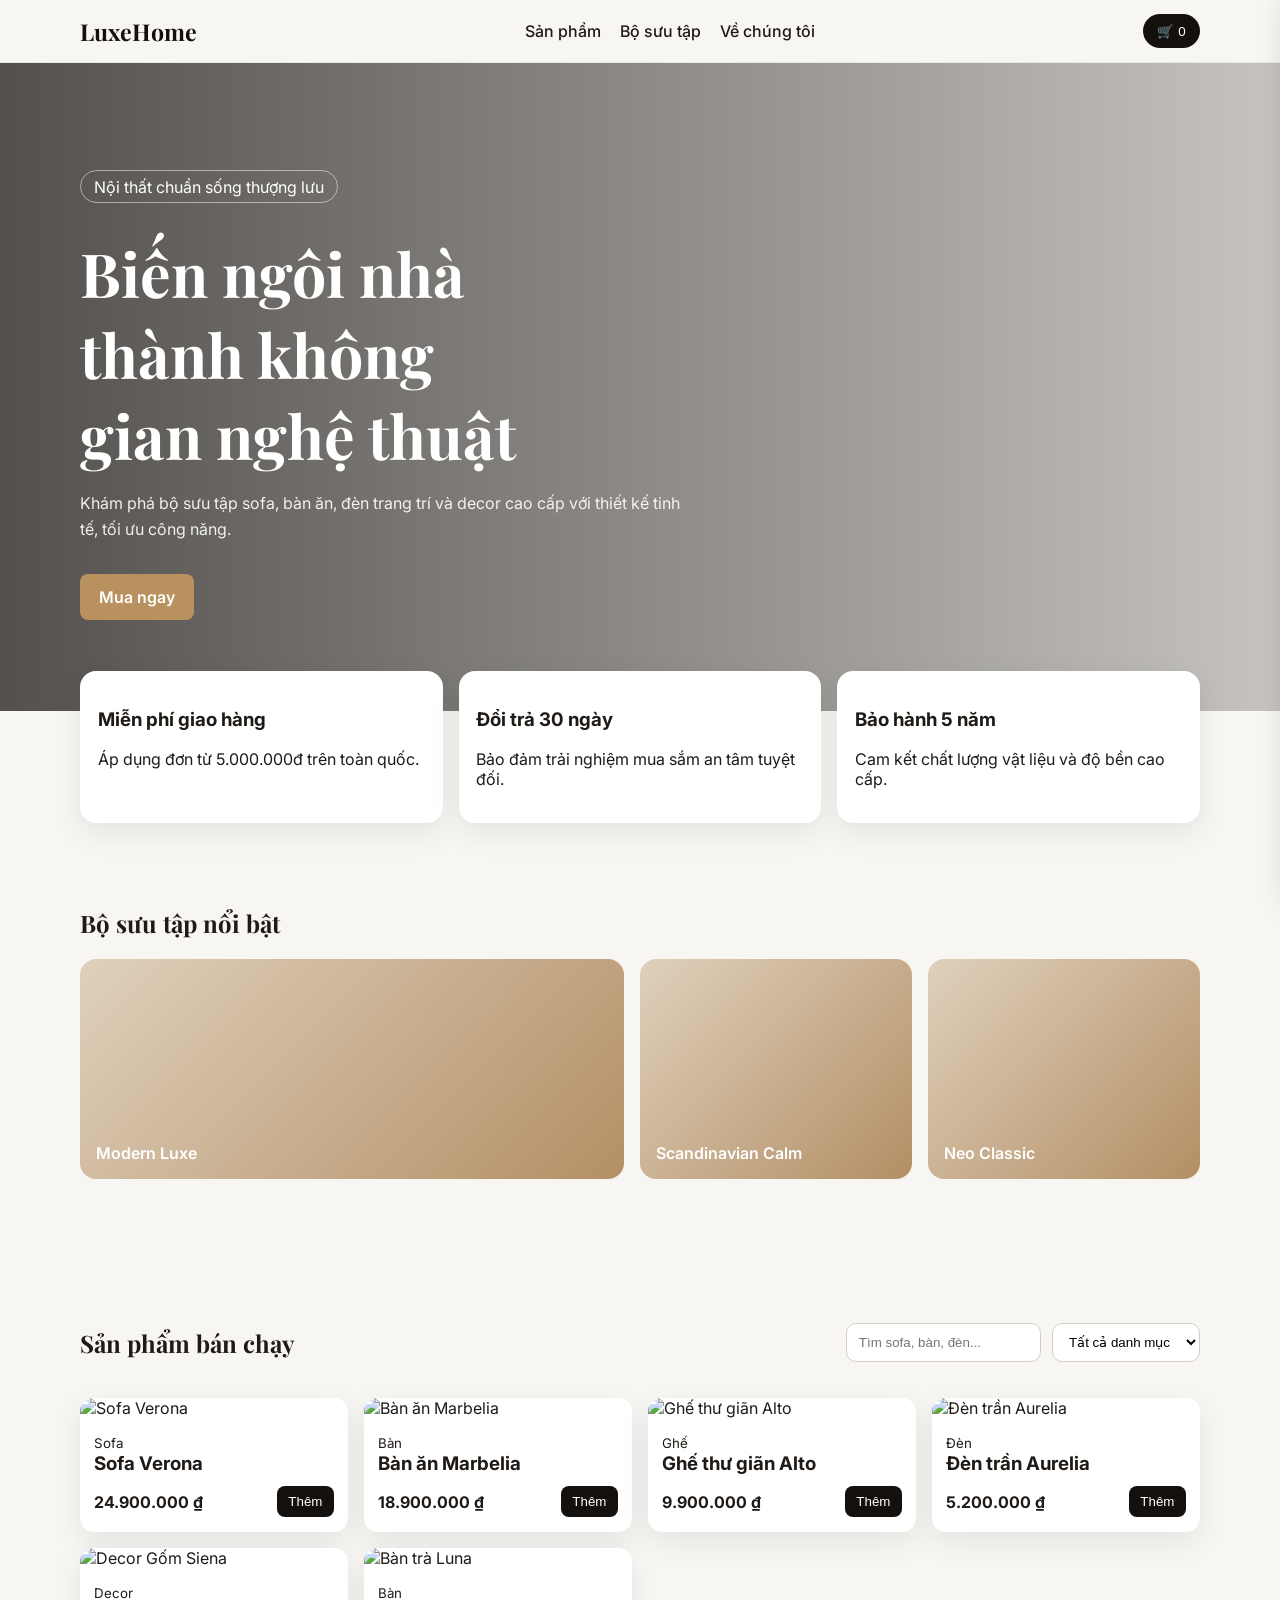
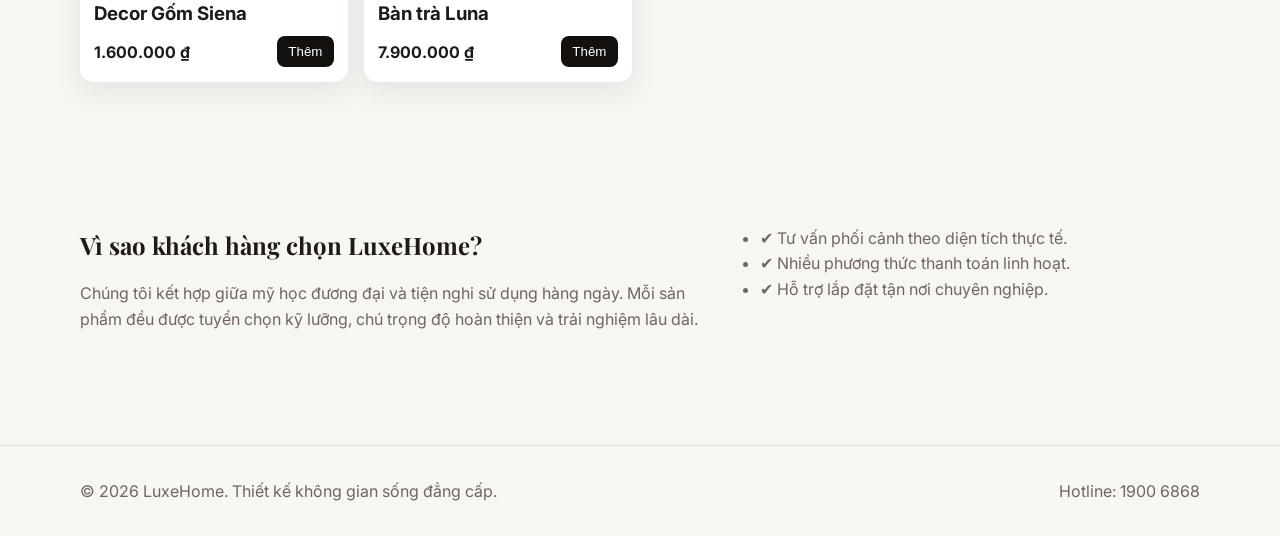
==== commit 0397daa6: "Create luxury furniture ecommerce landing page" ====
--- a/index.html
+++ b/index.html
@@ -1,114 +1,122 @@
 <!doctype html>
 <html lang="vi">
-  <head>
-    <meta charset="UTF-8" />
-    <meta name="viewport" content="width=device-width, initial-scale=1.0" />
-    <title>LuxeHome | Nội thất cao cấp</title>
-    <link rel="preconnect" href="https://fonts.googleapis.com" />
-    <link rel="preconnect" href="https://fonts.gstatic.com" crossorigin />
-    <link href="https://fonts.googleapis.com/css2?family=Playfair+Display:wght@600;700&family=Inter:wght@400;500;600;700&display=swap" rel="stylesheet" />
-    <link rel="stylesheet" href="styles.css" />
-  </head>
-  <body>
-    <header class="topbar">
-      <div class="container nav-wrap">
-        <a class="brand" href="#">LuxeHome</a>
-        <nav class="nav">
-          <a href="#products">Sản phẩm</a>
-          <a href="#collections">Bộ sưu tập</a>
-          <a href="#about">Về chúng tôi</a>
-          <a href="#contact">Liên hệ</a>
-        </nav>
-        <button class="btn btn-outline">Đăng nhập</button>
+<head>
+  <meta charset="UTF-8" />
+  <meta name="viewport" content="width=device-width, initial-scale=1.0" />
+  <title>LuxeHome — Nội thất cao cấp</title>
+  <meta name="description" content="LuxeHome - Trang bán nội thất cao cấp với trải nghiệm mua sắm hiện đại, tiện lợi và sang trọng." />
+  <link rel="preconnect" href="https://fonts.googleapis.com">
+  <link rel="preconnect" href="https://fonts.gstatic.com" crossorigin>
+  <link href="https://fonts.googleapis.com/css2?family=Playfair+Display:wght@600;700&family=Inter:wght@400;500;600;700&display=swap" rel="stylesheet">
+  <link rel="stylesheet" href="styles.css" />
+</head>
+<body>
+  <header class="topbar">
+    <div class="container nav">
+      <a class="brand" href="#">LuxeHome</a>
+      <nav>
+        <a href="#products">Sản phẩm</a>
+        <a href="#collections">Bộ sưu tập</a>
+        <a href="#about">Về chúng tôi</a>
+      </nav>
+      <button id="cart-btn" class="cart-btn" aria-label="Mở giỏ hàng">
+        🛒 <span id="cart-count">0</span>
+      </button>
+    </div>
+  </header>
+
+  <main>
+    <section class="hero">
+      <div class="container hero-content">
+        <div>
+          <p class="badge">Nội thất chuẩn sống thượng lưu</p>
+          <h1>Biến ngôi nhà thành không gian nghệ thuật</h1>
+          <p class="subtitle">
+            Khám phá bộ sưu tập sofa, bàn ăn, đèn trang trí và decor cao cấp với thiết kế tinh tế, tối ưu công năng.
+          </p>
+          <a class="cta" href="#products">Mua ngay</a>
+        </div>
       </div>
-    </header>
+    </section>
 
-    <main>
-      <section class="hero">
-        <div class="overlay"></div>
-        <div class="container hero-content">
-          <p class="eyebrow">NỘI THẤT THƯỢNG LƯU</p>
-          <h1>Nâng tầm không gian sống với thiết kế sang trọng và tiện nghi.</h1>
-          <p class="subtitle">Khám phá hàng trăm sản phẩm nội thất cao cấp, chính hãng, giao nhanh toàn quốc.</p>
-          <div class="hero-actions">
-            <a href="#products" class="btn btn-primary">Mua ngay</a>
-            <a href="#collections" class="btn btn-ghost">Xem bộ sưu tập</a>
-          </div>
+    <section class="features container">
+      <article>
+        <h3>Miễn phí giao hàng</h3>
+        <p>Áp dụng đơn từ 5.000.000đ trên toàn quốc.</p>
+      </article>
+      <article>
+        <h3>Đổi trả 30 ngày</h3>
+        <p>Bảo đảm trải nghiệm mua sắm an tâm tuyệt đối.</p>
+      </article>
+      <article>
+        <h3>Bảo hành 5 năm</h3>
+        <p>Cam kết chất lượng vật liệu và độ bền cao cấp.</p>
+      </article>
+    </section>
+
+    <section id="collections" class="container collections">
+      <h2>Bộ sưu tập nổi bật</h2>
+      <div class="collection-grid">
+        <div class="card large">Modern Luxe</div>
+        <div class="card">Scandinavian Calm</div>
+        <div class="card">Neo Classic</div>
+      </div>
+    </section>
+
+    <section id="products" class="container products-section">
+      <div class="products-head">
+        <h2>Sản phẩm bán chạy</h2>
+        <div class="controls">
+          <input id="search" type="text" placeholder="Tìm sofa, bàn, đèn..." />
+          <select id="category-filter">
+            <option value="all">Tất cả danh mục</option>
+            <option value="Sofa">Sofa</option>
+            <option value="Bàn">Bàn</option>
+            <option value="Ghế">Ghế</option>
+            <option value="Đèn">Đèn</option>
+            <option value="Decor">Decor</option>
+          </select>
         </div>
-      </section>
+      </div>
+      <div id="products-grid" class="products-grid"></div>
+    </section>
 
-      <section id="collections" class="section">
-        <div class="container">
-          <h2 class="section-title">Bộ sưu tập nổi bật</h2>
-          <div class="collections-grid">
-            <article class="collection-card large">
-              <img src="https://images.unsplash.com/photo-1505693416388-ac5ce068fe85?auto=format&fit=crop&w=1200&q=80" alt="Phòng khách hiện đại" />
-              <div class="collection-info"><h3>Phòng khách hiện đại</h3><span>98 sản phẩm</span></div>
-            </article>
-            <article class="collection-card">
-              <img src="https://images.unsplash.com/photo-1484154218962-a197022b5858?auto=format&fit=crop&w=900&q=80" alt="Bếp tinh tế" />
-              <div class="collection-info"><h3>Bếp tinh tế</h3><span>53 sản phẩm</span></div>
-            </article>
-            <article class="collection-card">
-              <img src="https://images.unsplash.com/photo-1617104551722-3b2d513664be?auto=format&fit=crop&w=900&q=80" alt="Phòng ngủ cao cấp" />
-              <div class="collection-info"><h3>Phòng ngủ cao cấp</h3><span>72 sản phẩm</span></div>
-            </article>
-          </div>
-        </div>
-      </section>
+    <section id="about" class="container about">
+      <div>
+        <h2>Vì sao khách hàng chọn LuxeHome?</h2>
+        <p>
+          Chúng tôi kết hợp giữa mỹ học đương đại và tiện nghi sử dụng hàng ngày. Mỗi sản phẩm đều được tuyển chọn kỹ lưỡng,
+          chú trọng độ hoàn thiện và trải nghiệm lâu dài.
+        </p>
+      </div>
+      <ul>
+        <li>✔️ Tư vấn phối cảnh theo diện tích thực tế.</li>
+        <li>✔️ Nhiều phương thức thanh toán linh hoạt.</li>
+        <li>✔️ Hỗ trợ lắp đặt tận nơi chuyên nghiệp.</li>
+      </ul>
+    </section>
+  </main>
 
-      <section id="products" class="section alt">
-        <div class="container">
-          <div class="head-row">
-            <h2 class="section-title">Sản phẩm bán chạy</h2>
-            <div class="filters">
-              <button class="chip active" data-filter="all">Tất cả</button>
-              <button class="chip" data-filter="sofa">Sofa</button>
-              <button class="chip" data-filter="table">Bàn</button>
-              <button class="chip" data-filter="chair">Ghế</button>
-            </div>
-          </div>
-          <div class="products-grid" id="productsGrid"></div>
-        </div>
-      </section>
+  <aside id="cart-drawer" class="cart-drawer" aria-hidden="true">
+    <div class="cart-header">
+      <h3>Giỏ hàng của bạn</h3>
+      <button id="close-cart">✕</button>
+    </div>
+    <ul id="cart-items" class="cart-items"></ul>
+    <div class="cart-footer">
+      <p>Tạm tính: <strong id="cart-total">0đ</strong></p>
+      <button class="checkout">Thanh toán</button>
+    </div>
+  </aside>
+  <div id="overlay" class="overlay" hidden></div>
 
-      <section id="about" class="section">
-        <div class="container about-grid">
-          <div>
-            <h2 class="section-title">Tại sao chọn LuxeHome?</h2>
-            <ul class="feature-list">
-              <li>Thiết kế chuẩn châu Âu, vật liệu cao cấp.</li>
-              <li>Miễn phí tư vấn phối cảnh 3D theo nhu cầu.</li>
-              <li>Bảo hành lên đến 5 năm, hỗ trợ tận tâm.</li>
-              <li>Đặt hàng nhanh, thanh toán linh hoạt.</li>
-            </ul>
-          </div>
-          <div class="stats-card">
-            <div><strong>12K+</strong><span>Khách hàng hài lòng</span></div>
-            <div><strong>500+</strong><span>Sản phẩm cao cấp</span></div>
-            <div><strong>63</strong><span>Tỉnh thành giao hàng</span></div>
-          </div>
-        </div>
-      </section>
-    </main>
+  <footer>
+    <div class="container footer-content">
+      <p>© 2026 LuxeHome. Thiết kế không gian sống đẳng cấp.</p>
+      <p>Hotline: 1900 6868</p>
+    </div>
+  </footer>
 
-    <footer id="contact" class="footer">
-      <div class="container footer-grid">
-        <div>
-          <h3>LuxeHome</h3>
-          <p>Showroom: 88 Nguyễn Huệ, Quận 1, TP.HCM</p>
-          <p>Hotline: 1900 6868</p>
-        </div>
-        <form class="newsletter">
-          <label for="email">Nhận ưu đãi độc quyền</label>
-          <div>
-            <input id="email" type="email" placeholder="Nhập email của bạn" required />
-            <button class="btn btn-primary" type="submit">Đăng ký</button>
-          </div>
-        </form>
-      </div>
-    </footer>
-
-    <script src="script.js"></script>
-  </body>
+  <script src="script.js"></script>
+</body>
 </html>
--- a/styles.css
+++ b/styles.css
@@ -1,166 +1,318 @@
 :root {
   --bg: #f8f6f2;
-  --text: #1f1b16;
-  --muted: #6e665a;
-  --gold: #b28b56;
-  --dark: #111;
-  --card: #fff;
-}
-
-* { box-sizing: border-box; }
+  --text: #1f1a16;
+  --gold: #b8915e;
+  --dark: #13100d;
+  --card: #ffffff;
+  --muted: #6e665f;
+  --shadow: 0 10px 30px rgba(0, 0, 0, 0.08);
+}
+
+* {
+  box-sizing: border-box;
+}
+
 body {
   margin: 0;
-  font-family: Inter, system-ui, -apple-system, sans-serif;
+  font-family: Inter, system-ui, sans-serif;
+  background: var(--bg);
   color: var(--text);
-  background: var(--bg);
-}
+}
+
 .container {
-  width: min(1120px, 92%);
+  width: min(1120px, 92vw);
   margin: 0 auto;
 }
+
 .topbar {
   position: sticky;
   top: 0;
   z-index: 10;
-  background: rgba(255, 255, 255, 0.92);
-  backdrop-filter: blur(8px);
-  border-bottom: 1px solid #ece6dc;
-}
-.nav-wrap { display: flex; align-items: center; justify-content: space-between; padding: 1rem 0; }
-.brand { font-family: 'Playfair Display', serif; font-size: 1.7rem; text-decoration: none; color: var(--dark); }
-.nav { display: flex; gap: 1.3rem; }
-.nav a { text-decoration: none; color: var(--muted); font-weight: 500; }
-.nav a:hover { color: var(--dark); }
+  background: rgba(248, 246, 242, 0.85);
+  backdrop-filter: blur(10px);
+  border-bottom: 1px solid rgba(0, 0, 0, 0.06);
+}
+
+.nav {
+  display: flex;
+  justify-content: space-between;
+  align-items: center;
+  padding: 14px 0;
+}
+
+.brand, h1, h2 {
+  font-family: "Playfair Display", serif;
+}
+
+.brand {
+  text-decoration: none;
+  color: var(--dark);
+  font-size: 1.45rem;
+  font-weight: 700;
+}
+
+nav {
+  display: flex;
+  gap: 1.2rem;
+}
+
+nav a {
+  color: var(--text);
+  text-decoration: none;
+  font-weight: 500;
+}
+
+.cart-btn {
+  border: 0;
+  background: var(--dark);
+  color: white;
+  padding: 0.6rem 0.9rem;
+  border-radius: 999px;
+  cursor: pointer;
+}
 
 .hero {
-  position: relative;
-  min-height: 78vh;
-  display: grid;
-  place-items: center;
-  background: url('https://images.unsplash.com/photo-1616594039964-3f4ec0b0f8c4?auto=format&fit=crop&w=1800&q=80') center/cover;
-}
-.overlay {
-  position: absolute; inset: 0;
-  background: linear-gradient(90deg, rgba(17,17,17,.72), rgba(17,17,17,.35));
-}
+  min-height: 72vh;
+  display: grid;
+  align-items: center;
+  background:
+    linear-gradient(to right, rgba(19, 16, 13, 0.72), rgba(19, 16, 13, 0.22)),
+    url("https://images.unsplash.com/photo-1616046229478-9901c5536a45?q=80&w=1740&auto=format&fit=crop") center/cover;
+  color: #fff;
+}
+
 .hero-content {
-  position: relative;
-  color: #f4f2ef;
-  max-width: 700px;
-}
-.eyebrow { letter-spacing: .14em; font-size: .78rem; font-weight: 700; color: #dbc7a0; }
-h1 { margin: .25rem 0 1rem; font-family: 'Playfair Display', serif; font-size: clamp(2rem, 4vw, 3.6rem); line-height: 1.18; }
-.subtitle { font-size: 1.05rem; max-width: 620px; color: #e8dfd1; }
-.hero-actions { margin-top: 1.6rem; display: flex; gap: .8rem; flex-wrap: wrap; }
-
-.btn {
-  border: 0;
+  padding: 4rem 0;
+}
+
+.badge {
+  display: inline-block;
+  border: 1px solid rgba(255, 255, 255, 0.5);
   border-radius: 999px;
-  padding: .7rem 1.15rem;
+  padding: 0.35rem 0.8rem;
+}
+
+h1 {
+  font-size: clamp(2rem, 5vw, 3.8rem);
+  margin: 0.8rem 0;
+  max-width: 12ch;
+}
+
+.subtitle {
+  max-width: 60ch;
+  color: rgba(255, 255, 255, 0.9);
+  line-height: 1.6;
+}
+
+.cta {
+  margin-top: 1rem;
+  display: inline-block;
+  background: var(--gold);
+  color: #fff;
+  text-decoration: none;
+  padding: 0.8rem 1.2rem;
+  border-radius: 8px;
   font-weight: 600;
-  cursor: pointer;
-  text-decoration: none;
-  display: inline-flex;
-  align-items: center;
-}
-.btn-primary { background: var(--gold); color: #fff; }
-.btn-primary:hover { filter: brightness(.95); }
-.btn-ghost { background: rgba(255,255,255,.16); color: #fff; border: 1px solid rgba(255,255,255,.4); }
-.btn-outline { border: 1px solid #d4c7b2; background: transparent; color: var(--text); }
-
-.section { padding: 4rem 0; }
-.section.alt { background: #f1ede6; }
-.section-title { margin: 0 0 1.4rem; font-family: 'Playfair Display', serif; font-size: clamp(1.6rem, 3vw, 2.3rem); }
-
-.collections-grid {
-  display: grid;
-  grid-template-columns: 2fr 1fr 1fr;
-  gap: 1rem;
-}
-.collection-card {
-  position: relative;
-  min-height: 240px;
-  border-radius: 18px;
-  overflow: hidden;
-}
-.collection-card.large { min-height: 520px; }
-.collection-card img {
-  width: 100%; height: 100%; object-fit: cover;
-  transition: transform .5s ease;
-}
-.collection-card:hover img { transform: scale(1.03); }
-.collection-info {
-  position: absolute; left: 1rem; right: 1rem; bottom: 1rem;
-  background: rgba(17,17,17,.62);
-  color: #fff;
-  border-radius: 12px;
-  padding: .8rem 1rem;
-}
-.collection-info h3 { margin: 0 0 .2rem; }
-.collection-info span { color: #d8cfbf; font-size: .9rem; }
-
-.head-row { display: flex; align-items: center; justify-content: space-between; gap: 1rem; flex-wrap: wrap; }
-.filters { display: flex; gap: .55rem; flex-wrap: wrap; }
-.chip {
-  border: 1px solid #d7ccbc;
-  background: #fff;
-  border-radius: 999px;
-  padding: .45rem .9rem;
-  cursor: pointer;
-}
-.chip.active { background: var(--text); color: #fff; border-color: var(--text); }
-
-.products-grid {
-  margin-top: 1rem;
-  display: grid;
-  grid-template-columns: repeat(4, minmax(0, 1fr));
-  gap: 1rem;
-}
-.product-card {
+}
+
+.features {
+  margin-top: -40px;
+  display: grid;
+  grid-template-columns: repeat(3, 1fr);
+  gap: 1rem;
+}
+
+.features article {
   background: var(--card);
   border-radius: 16px;
-  padding: .75rem;
-  box-shadow: 0 12px 24px rgba(0,0,0,.06);
-}
-.product-card img {
-  width: 100%; height: 170px; object-fit: cover;
-  border-radius: 12px;
-}
-.product-card h3 { font-size: 1rem; margin: .7rem 0 .3rem; }
-.price-row { display: flex; justify-content: space-between; align-items: center; }
-.price { font-weight: 700; color: var(--gold); }
-
-.about-grid { display: grid; grid-template-columns: 1.4fr 1fr; gap: 1.1rem; align-items: start; }
-.feature-list { margin: 0; padding-left: 1.15rem; color: var(--muted); line-height: 1.8; }
-.stats-card {
-  background: var(--dark); color: #fff; border-radius: 18px;
-  padding: 1.2rem;
-  display: grid; gap: .95rem;
-}
-.stats-card strong { display: block; font-size: 1.65rem; color: #e3c18f; }
-.stats-card span { color: #d9d1c4; }
-
-.footer { background: #15120f; color: #ddd2c0; padding: 2.2rem 0; }
-.footer-grid { display: flex; justify-content: space-between; gap: 1rem; flex-wrap: wrap; }
-.footer h3 { margin-top: 0; color: #fff; }
-.newsletter label { display: block; margin-bottom: .5rem; }
-.newsletter div { display: flex; gap: .5rem; }
-.newsletter input {
-  border-radius: 999px;
-  border: 1px solid #524a40;
-  background: #221c17;
+  padding: 1.1rem;
+  box-shadow: var(--shadow);
+}
+
+.collections,
+.products-section,
+.about {
+  padding: 4rem 0;
+}
+
+.collection-grid {
+  display: grid;
+  gap: 1rem;
+  grid-template-columns: 2fr 1fr 1fr;
+}
+
+.card {
+  min-height: 140px;
+  border-radius: 16px;
+  background: linear-gradient(135deg, #dfd0bc, #b38f65);
+  color: white;
+  display: flex;
+  align-items: end;
+  padding: 1rem;
+  font-weight: 600;
+}
+
+.large {
+  min-height: 220px;
+}
+
+.products-head {
+  display: flex;
+  justify-content: space-between;
+  gap: 1rem;
+  flex-wrap: wrap;
+  align-items: center;
+}
+
+.controls {
+  display: flex;
+  gap: 0.7rem;
+}
+
+input, select {
+  padding: 0.65rem 0.75rem;
+  border: 1px solid #d5cec7;
+  border-radius: 10px;
+  background: white;
+}
+
+.products-grid {
+  margin-top: 1.2rem;
+  display: grid;
+  gap: 1rem;
+  grid-template-columns: repeat(auto-fill, minmax(220px, 1fr));
+}
+
+.product {
+  background: white;
+  border-radius: 14px;
+  overflow: hidden;
+  box-shadow: var(--shadow);
+}
+
+.product img {
+  width: 100%;
+  height: 170px;
+  object-fit: cover;
+}
+
+.product-content {
+  padding: 0.9rem;
+}
+
+.product h3 {
+  margin: 0;
+}
+
+.price-row {
+  display: flex;
+  justify-content: space-between;
+  align-items: center;
+  margin-top: 0.7rem;
+}
+
+.product button {
+  border: 0;
+  background: var(--dark);
   color: #fff;
-  padding: .7rem .9rem;
-  min-width: 240px;
-}
-
-@media (max-width: 980px) {
-  .collections-grid { grid-template-columns: 1fr; }
-  .collection-card.large { min-height: 280px; }
-  .products-grid { grid-template-columns: repeat(2, minmax(0, 1fr)); }
-  .about-grid { grid-template-columns: 1fr; }
-  .nav { display: none; }
-}
-@media (max-width: 640px) {
-  .products-grid { grid-template-columns: 1fr; }
-}
+  padding: 0.5rem 0.7rem;
+  border-radius: 8px;
+  cursor: pointer;
+}
+
+.about {
+  display: grid;
+  grid-template-columns: 1.3fr 1fr;
+  gap: 1rem;
+}
+
+.about p,
+.about li {
+  color: var(--muted);
+  line-height: 1.6;
+}
+
+footer {
+  border-top: 1px solid #e2ddd8;
+  margin-top: 2rem;
+}
+
+.footer-content {
+  display: flex;
+  justify-content: space-between;
+  padding: 1.2rem 0;
+  color: var(--muted);
+  flex-wrap: wrap;
+}
+
+.cart-drawer {
+  position: fixed;
+  right: -420px;
+  top: 0;
+  width: min(400px, 100vw);
+  height: 100vh;
+  background: white;
+  box-shadow: -10px 0 30px rgba(0, 0, 0, 0.2);
+  transition: right 0.3s ease;
+  z-index: 20;
+  display: flex;
+  flex-direction: column;
+}
+
+.cart-drawer.open {
+  right: 0;
+}
+
+.cart-header,
+.cart-footer {
+  padding: 1rem;
+  border-bottom: 1px solid #eee;
+  display: flex;
+  justify-content: space-between;
+  align-items: center;
+}
+
+.cart-header button {
+  border: 0;
+  background: transparent;
+  font-size: 1.15rem;
+  cursor: pointer;
+}
+
+.cart-items {
+  list-style: none;
+  padding: 0;
+  margin: 0;
+  overflow: auto;
+  flex: 1;
+}
+
+.cart-items li {
+  padding: 0.9rem 1rem;
+  border-bottom: 1px solid #f0efee;
+  display: flex;
+  justify-content: space-between;
+  gap: 0.6rem;
+}
+
+.checkout {
+  width: 100%;
+  border: 0;
+  background: var(--gold);
+  color: #fff;
+  padding: 0.75rem;
+  border-radius: 8px;
+  font-weight: 600;
+}
+
+.overlay {
+  position: fixed;
+  inset: 0;
+  background: rgba(0, 0, 0, 0.35);
+  z-index: 15;
+}
+
+@media (max-width: 800px) {
+  nav { display: none; }
+  .features, .collection-grid, .about { grid-template-columns: 1fr; }
+}
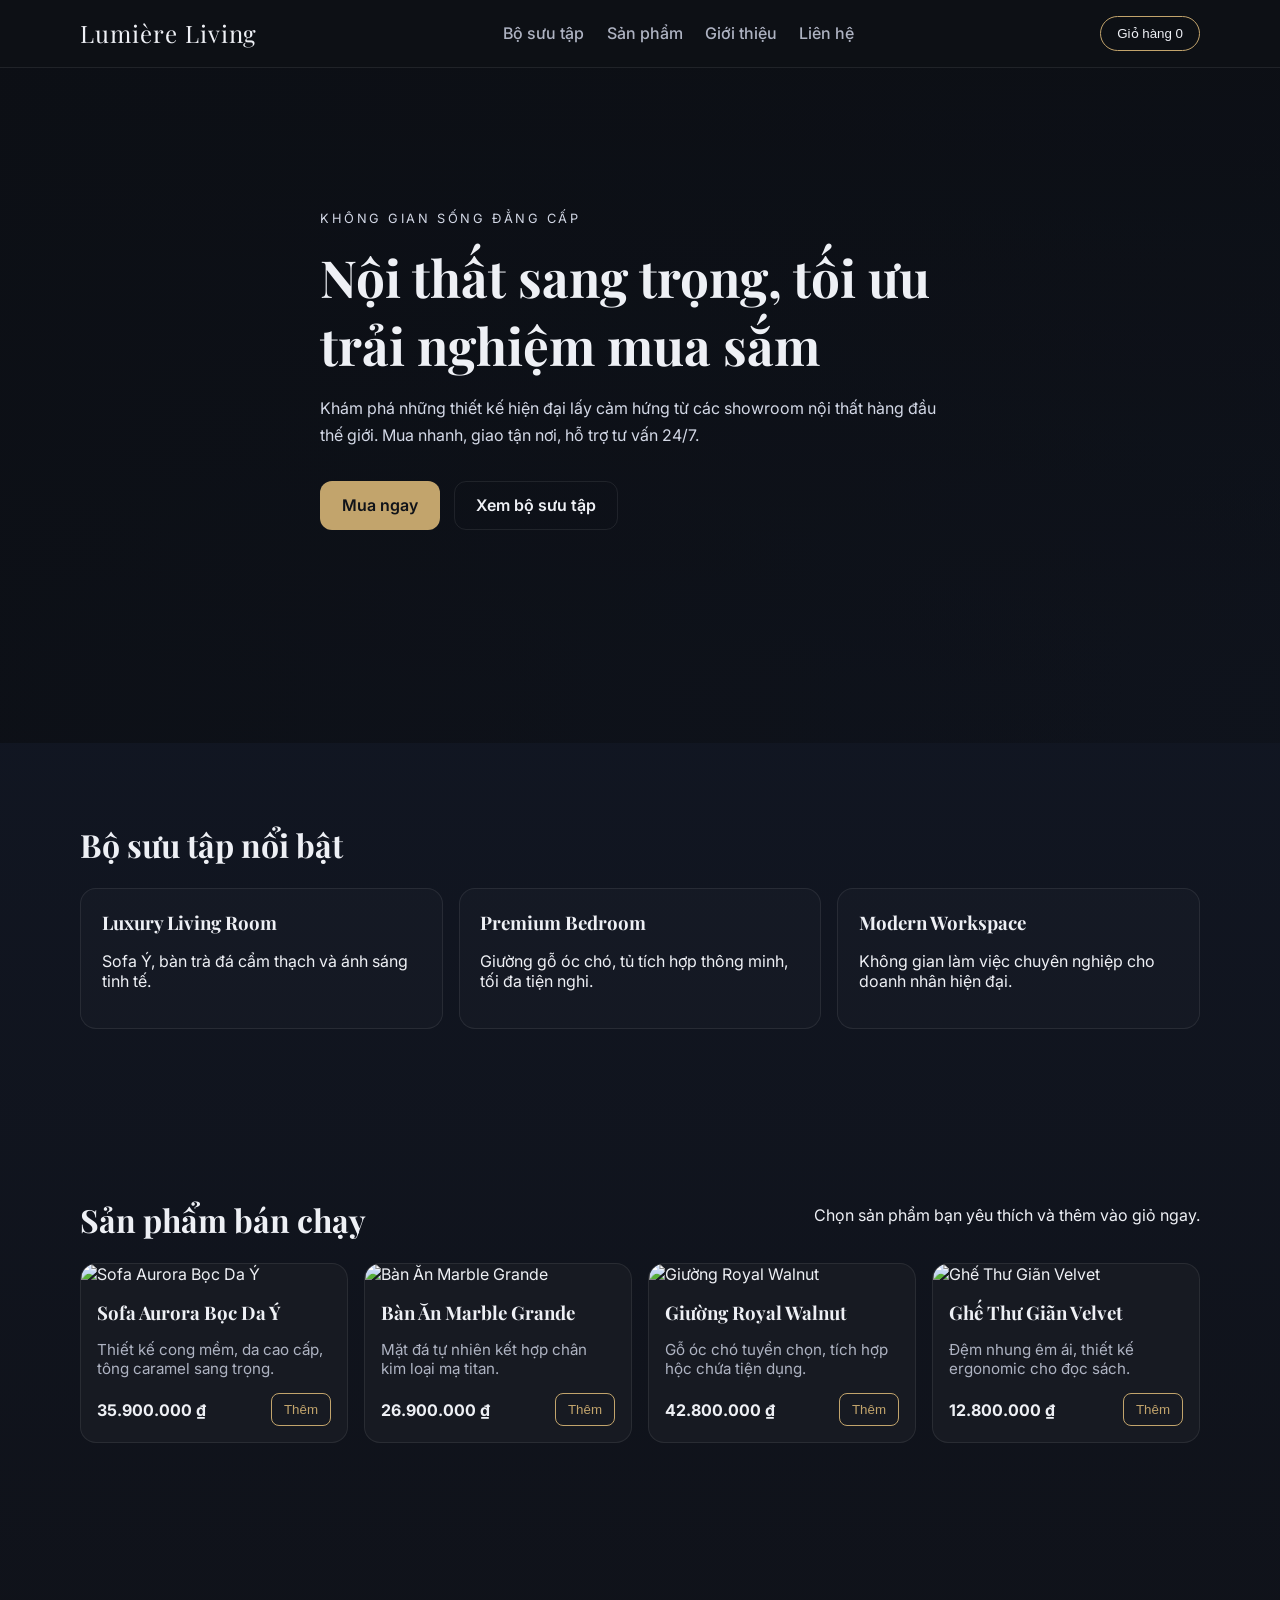
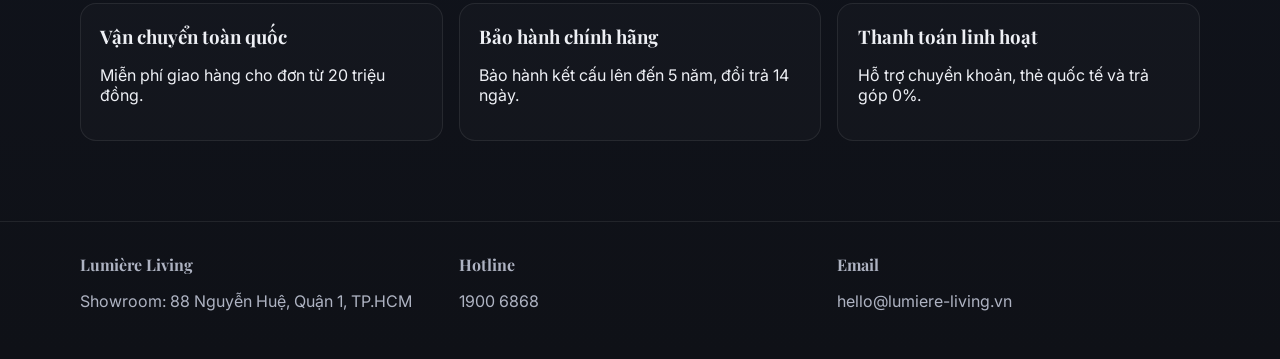
==== commit 26e70368: "feat: tạo landing page bán nội thất sang trọng" ====
--- a/index.html
+++ b/index.html
@@ -1,122 +1,127 @@
-<!doctype html>
+<!DOCTYPE html>
 <html lang="vi">
-<head>
-  <meta charset="UTF-8" />
-  <meta name="viewport" content="width=device-width, initial-scale=1.0" />
-  <title>LuxeHome — Nội thất cao cấp</title>
-  <meta name="description" content="LuxeHome - Trang bán nội thất cao cấp với trải nghiệm mua sắm hiện đại, tiện lợi và sang trọng." />
-  <link rel="preconnect" href="https://fonts.googleapis.com">
-  <link rel="preconnect" href="https://fonts.gstatic.com" crossorigin>
-  <link href="https://fonts.googleapis.com/css2?family=Playfair+Display:wght@600;700&family=Inter:wght@400;500;600;700&display=swap" rel="stylesheet">
-  <link rel="stylesheet" href="styles.css" />
-</head>
-<body>
-  <header class="topbar">
-    <div class="container nav">
-      <a class="brand" href="#">LuxeHome</a>
-      <nav>
-        <a href="#products">Sản phẩm</a>
-        <a href="#collections">Bộ sưu tập</a>
-        <a href="#about">Về chúng tôi</a>
-      </nav>
-      <button id="cart-btn" class="cart-btn" aria-label="Mở giỏ hàng">
-        🛒 <span id="cart-count">0</span>
-      </button>
-    </div>
-  </header>
+  <head>
+    <meta charset="UTF-8" />
+    <meta name="viewport" content="width=device-width, initial-scale=1.0" />
+    <title>Lumière Living | Nội thất cao cấp</title>
+    <link rel="preconnect" href="https://fonts.googleapis.com" />
+    <link rel="preconnect" href="https://fonts.gstatic.com" crossorigin />
+    <link
+      href="https://fonts.googleapis.com/css2?family=Playfair+Display:wght@600;700&family=Inter:wght@400;500;600;700&display=swap"
+      rel="stylesheet"
+    />
+    <link rel="stylesheet" href="styles.css" />
+  </head>
+  <body>
+    <header class="topbar">
+      <div class="container topbar-inner">
+        <div class="brand">Lumière Living</div>
+        <nav class="nav" aria-label="Điều hướng chính">
+          <a href="#collections">Bộ sưu tập</a>
+          <a href="#products">Sản phẩm</a>
+          <a href="#about">Giới thiệu</a>
+          <a href="#contact">Liên hệ</a>
+        </nav>
+        <button class="cart-btn" id="cartButton" aria-label="Giỏ hàng">
+          Giỏ hàng <span id="cartCount">0</span>
+        </button>
+      </div>
+    </header>
 
-  <main>
-    <section class="hero">
-      <div class="container hero-content">
+    <main>
+      <section class="hero">
+        <div class="overlay"></div>
+        <div class="container hero-content">
+          <p class="eyebrow">Không gian sống đẳng cấp</p>
+          <h1>Nội thất sang trọng, tối ưu trải nghiệm mua sắm</h1>
+          <p>
+            Khám phá những thiết kế hiện đại lấy cảm hứng từ các showroom nội thất
+            hàng đầu thế giới. Mua nhanh, giao tận nơi, hỗ trợ tư vấn 24/7.
+          </p>
+          <div class="hero-actions">
+            <a class="btn btn-primary" href="#products">Mua ngay</a>
+            <a class="btn btn-secondary" href="#collections">Xem bộ sưu tập</a>
+          </div>
+        </div>
+      </section>
+
+      <section id="collections" class="collections section">
+        <div class="container">
+          <h2>Bộ sưu tập nổi bật</h2>
+          <div class="collection-grid">
+            <article>
+              <h3>Luxury Living Room</h3>
+              <p>Sofa Ý, bàn trà đá cẩm thạch và ánh sáng tinh tế.</p>
+            </article>
+            <article>
+              <h3>Premium Bedroom</h3>
+              <p>Giường gỗ óc chó, tủ tích hợp thông minh, tối đa tiện nghi.</p>
+            </article>
+            <article>
+              <h3>Modern Workspace</h3>
+              <p>Không gian làm việc chuyên nghiệp cho doanh nhân hiện đại.</p>
+            </article>
+          </div>
+        </div>
+      </section>
+
+      <section id="products" class="products section">
+        <div class="container">
+          <div class="section-heading">
+            <h2>Sản phẩm bán chạy</h2>
+            <p>Chọn sản phẩm bạn yêu thích và thêm vào giỏ ngay.</p>
+          </div>
+          <div class="product-grid" id="productGrid"></div>
+        </div>
+      </section>
+
+      <section class="trust section">
+        <div class="container trust-grid">
+          <div>
+            <h3>Vận chuyển toàn quốc</h3>
+            <p>Miễn phí giao hàng cho đơn từ 20 triệu đồng.</p>
+          </div>
+          <div>
+            <h3>Bảo hành chính hãng</h3>
+            <p>Bảo hành kết cấu lên đến 5 năm, đổi trả 14 ngày.</p>
+          </div>
+          <div>
+            <h3>Thanh toán linh hoạt</h3>
+            <p>Hỗ trợ chuyển khoản, thẻ quốc tế và trả góp 0%.</p>
+          </div>
+        </div>
+      </section>
+    </main>
+
+    <footer id="contact" class="footer">
+      <div class="container footer-grid">
         <div>
-          <p class="badge">Nội thất chuẩn sống thượng lưu</p>
-          <h1>Biến ngôi nhà thành không gian nghệ thuật</h1>
-          <p class="subtitle">
-            Khám phá bộ sưu tập sofa, bàn ăn, đèn trang trí và decor cao cấp với thiết kế tinh tế, tối ưu công năng.
-          </p>
-          <a class="cta" href="#products">Mua ngay</a>
+          <h4>Lumière Living</h4>
+          <p>Showroom: 88 Nguyễn Huệ, Quận 1, TP.HCM</p>
+        </div>
+        <div>
+          <h4>Hotline</h4>
+          <p>1900 6868</p>
+        </div>
+        <div>
+          <h4>Email</h4>
+          <p>hello@lumiere-living.vn</p>
         </div>
       </div>
-    </section>
+    </footer>
 
-    <section class="features container">
-      <article>
-        <h3>Miễn phí giao hàng</h3>
-        <p>Áp dụng đơn từ 5.000.000đ trên toàn quốc.</p>
-      </article>
-      <article>
-        <h3>Đổi trả 30 ngày</h3>
-        <p>Bảo đảm trải nghiệm mua sắm an tâm tuyệt đối.</p>
-      </article>
-      <article>
-        <h3>Bảo hành 5 năm</h3>
-        <p>Cam kết chất lượng vật liệu và độ bền cao cấp.</p>
-      </article>
-    </section>
+    <aside class="cart-drawer" id="cartDrawer" aria-hidden="true">
+      <div class="cart-header">
+        <h3>Giỏ hàng của bạn</h3>
+        <button id="closeCart" aria-label="Đóng">✕</button>
+      </div>
+      <ul id="cartItems"></ul>
+      <div class="cart-footer">
+        <p>Tổng cộng: <strong id="cartTotal">0 ₫</strong></p>
+        <button class="btn btn-primary full">Thanh toán ngay</button>
+      </div>
+    </aside>
 
-    <section id="collections" class="container collections">
-      <h2>Bộ sưu tập nổi bật</h2>
-      <div class="collection-grid">
-        <div class="card large">Modern Luxe</div>
-        <div class="card">Scandinavian Calm</div>
-        <div class="card">Neo Classic</div>
-      </div>
-    </section>
-
-    <section id="products" class="container products-section">
-      <div class="products-head">
-        <h2>Sản phẩm bán chạy</h2>
-        <div class="controls">
-          <input id="search" type="text" placeholder="Tìm sofa, bàn, đèn..." />
-          <select id="category-filter">
-            <option value="all">Tất cả danh mục</option>
-            <option value="Sofa">Sofa</option>
-            <option value="Bàn">Bàn</option>
-            <option value="Ghế">Ghế</option>
-            <option value="Đèn">Đèn</option>
-            <option value="Decor">Decor</option>
-          </select>
-        </div>
-      </div>
-      <div id="products-grid" class="products-grid"></div>
-    </section>
-
-    <section id="about" class="container about">
-      <div>
-        <h2>Vì sao khách hàng chọn LuxeHome?</h2>
-        <p>
-          Chúng tôi kết hợp giữa mỹ học đương đại và tiện nghi sử dụng hàng ngày. Mỗi sản phẩm đều được tuyển chọn kỹ lưỡng,
-          chú trọng độ hoàn thiện và trải nghiệm lâu dài.
-        </p>
-      </div>
-      <ul>
-        <li>✔️ Tư vấn phối cảnh theo diện tích thực tế.</li>
-        <li>✔️ Nhiều phương thức thanh toán linh hoạt.</li>
-        <li>✔️ Hỗ trợ lắp đặt tận nơi chuyên nghiệp.</li>
-      </ul>
-    </section>
-  </main>
-
-  <aside id="cart-drawer" class="cart-drawer" aria-hidden="true">
-    <div class="cart-header">
-      <h3>Giỏ hàng của bạn</h3>
-      <button id="close-cart">✕</button>
-    </div>
-    <ul id="cart-items" class="cart-items"></ul>
-    <div class="cart-footer">
-      <p>Tạm tính: <strong id="cart-total">0đ</strong></p>
-      <button class="checkout">Thanh toán</button>
-    </div>
-  </aside>
-  <div id="overlay" class="overlay" hidden></div>
-
-  <footer>
-    <div class="container footer-content">
-      <p>© 2026 LuxeHome. Thiết kế không gian sống đẳng cấp.</p>
-      <p>Hotline: 1900 6868</p>
-    </div>
-  </footer>
-
-  <script src="script.js"></script>
-</body>
+    <script src="script.js"></script>
+  </body>
 </html>
--- a/styles.css
+++ b/styles.css
@@ -1,11 +1,10 @@
 :root {
-  --bg: #f8f6f2;
-  --text: #1f1a16;
-  --gold: #b8915e;
-  --dark: #13100d;
-  --card: #ffffff;
-  --muted: #6e665f;
-  --shadow: 0 10px 30px rgba(0, 0, 0, 0.08);
+  --bg: #0f1117;
+  --card: #171a22;
+  --gold: #c2a46c;
+  --text: #eef0f5;
+  --muted: #aeb3c2;
+  --line: rgba(255, 255, 255, 0.08);
 }
 
 * {
@@ -14,247 +13,243 @@
 
 body {
   margin: 0;
-  font-family: Inter, system-ui, sans-serif;
-  background: var(--bg);
-  color: var(--text);
+  font-family: 'Inter', sans-serif;
+  color: var(--text);
+  background: linear-gradient(180deg, #0c0f15, #111622 35%, #0f1117);
 }
 
 .container {
-  width: min(1120px, 92vw);
-  margin: 0 auto;
+  width: min(1120px, 92%);
+  margin-inline: auto;
 }
 
 .topbar {
   position: sticky;
   top: 0;
-  z-index: 10;
-  background: rgba(248, 246, 242, 0.85);
-  backdrop-filter: blur(10px);
-  border-bottom: 1px solid rgba(0, 0, 0, 0.06);
+  z-index: 20;
+  backdrop-filter: blur(8px);
+  background: rgba(15, 17, 23, 0.78);
+  border-bottom: 1px solid var(--line);
+}
+
+.topbar-inner {
+  display: flex;
+  align-items: center;
+  justify-content: space-between;
+  gap: 1rem;
+  padding: 1rem 0;
+}
+
+.brand {
+  font-family: 'Playfair Display', serif;
+  font-size: 1.5rem;
+  letter-spacing: 0.04em;
 }
 
 .nav {
   display: flex;
-  justify-content: space-between;
-  align-items: center;
-  padding: 14px 0;
-}
-
-.brand, h1, h2 {
-  font-family: "Playfair Display", serif;
-}
-
-.brand {
+  gap: 1.4rem;
+}
+
+.nav a {
   text-decoration: none;
-  color: var(--dark);
-  font-size: 1.45rem;
-  font-weight: 700;
-}
-
-nav {
-  display: flex;
-  gap: 1.2rem;
-}
-
-nav a {
-  color: var(--text);
+  color: var(--muted);
+  font-weight: 500;
+}
+
+.nav a:hover {
+  color: var(--text);
+}
+
+.cart-btn {
+  background: transparent;
+  border: 1px solid var(--gold);
+  color: var(--text);
+  border-radius: 999px;
+  padding: 0.55rem 1rem;
+  cursor: pointer;
+}
+
+.hero {
+  position: relative;
+  min-height: 75vh;
+  background: url('https://images.unsplash.com/photo-1616486029423-aaa4789e8c9a?auto=format&fit=crop&w=1500&q=80')
+    center / cover no-repeat;
+}
+
+.overlay {
+  position: absolute;
+  inset: 0;
+  background: linear-gradient(100deg, rgba(12, 15, 21, 0.88), rgba(12, 15, 21, 0.45));
+}
+
+.hero-content {
+  position: relative;
+  padding: 8rem 0 6rem;
+  max-width: 640px;
+}
+
+.eyebrow {
+  text-transform: uppercase;
+  letter-spacing: 0.2em;
+  color: var(--gold);
+  font-size: 0.8rem;
+}
+
+h1,
+h2,
+h3,
+h4 {
+  font-family: 'Playfair Display', serif;
+  margin: 0;
+}
+
+h1 {
+  font-size: clamp(2.2rem, 4vw, 3.8rem);
+  margin-top: 0.8rem;
+}
+
+.hero p {
+  color: #d3d8e6;
+  line-height: 1.7;
+}
+
+.hero-actions {
+  margin-top: 2rem;
+  display: flex;
+  gap: 0.9rem;
+}
+
+.btn {
+  display: inline-block;
   text-decoration: none;
-  font-weight: 500;
-}
-
-.cart-btn {
-  border: 0;
-  background: var(--dark);
-  color: white;
-  padding: 0.6rem 0.9rem;
-  border-radius: 999px;
-  cursor: pointer;
-}
-
-.hero {
-  min-height: 72vh;
-  display: grid;
-  align-items: center;
-  background:
-    linear-gradient(to right, rgba(19, 16, 13, 0.72), rgba(19, 16, 13, 0.22)),
-    url("https://images.unsplash.com/photo-1616046229478-9901c5536a45?q=80&w=1740&auto=format&fit=crop") center/cover;
-  color: #fff;
-}
-
-.hero-content {
-  padding: 4rem 0;
-}
-
-.badge {
-  display: inline-block;
-  border: 1px solid rgba(255, 255, 255, 0.5);
-  border-radius: 999px;
-  padding: 0.35rem 0.8rem;
-}
-
-h1 {
-  font-size: clamp(2rem, 5vw, 3.8rem);
-  margin: 0.8rem 0;
-  max-width: 12ch;
-}
-
-.subtitle {
-  max-width: 60ch;
-  color: rgba(255, 255, 255, 0.9);
-  line-height: 1.6;
-}
-
-.cta {
-  margin-top: 1rem;
-  display: inline-block;
+  border-radius: 12px;
+  padding: 0.82rem 1.3rem;
+  font-weight: 600;
+  border: 1px solid transparent;
+}
+
+.btn-primary {
   background: var(--gold);
-  color: #fff;
-  text-decoration: none;
-  padding: 0.8rem 1.2rem;
-  border-radius: 8px;
-  font-weight: 600;
-}
-
-.features {
-  margin-top: -40px;
-  display: grid;
-  grid-template-columns: repeat(3, 1fr);
-  gap: 1rem;
-}
-
-.features article {
-  background: var(--card);
-  border-radius: 16px;
-  padding: 1.1rem;
-  box-shadow: var(--shadow);
-}
-
-.collections,
-.products-section,
-.about {
-  padding: 4rem 0;
-}
-
-.collection-grid {
+  color: #101319;
+}
+
+.btn-secondary {
+  border-color: var(--line);
+  color: var(--text);
+}
+
+.section {
+  padding: 5rem 0;
+}
+
+.collections h2,
+.products h2 {
+  font-size: 2rem;
+}
+
+.collection-grid,
+.product-grid,
+.trust-grid,
+.footer-grid {
   display: grid;
   gap: 1rem;
-  grid-template-columns: 2fr 1fr 1fr;
-}
-
-.card {
-  min-height: 140px;
+}
+
+.collection-grid {
+  grid-template-columns: repeat(auto-fit, minmax(220px, 1fr));
+  margin-top: 1.4rem;
+}
+
+.collection-grid article {
+  background: rgba(255, 255, 255, 0.02);
+  border: 1px solid var(--line);
   border-radius: 16px;
-  background: linear-gradient(135deg, #dfd0bc, #b38f65);
-  color: white;
-  display: flex;
+  padding: 1.3rem;
+}
+
+.section-heading {
+  display: flex;
+  justify-content: space-between;
   align-items: end;
+  gap: 1rem;
+}
+
+.product-grid {
+  margin-top: 1.4rem;
+  grid-template-columns: repeat(auto-fit, minmax(220px, 1fr));
+}
+
+.product-card {
+  background: var(--card);
+  border: 1px solid var(--line);
+  border-radius: 16px;
+  overflow: hidden;
+}
+
+.product-card img {
+  width: 100%;
+  height: 190px;
+  object-fit: cover;
+}
+
+.product-card-content {
   padding: 1rem;
-  font-weight: 600;
-}
-
-.large {
-  min-height: 220px;
-}
-
-.products-head {
-  display: flex;
-  justify-content: space-between;
-  gap: 1rem;
-  flex-wrap: wrap;
+}
+
+.product-card p {
+  color: var(--muted);
+  font-size: 0.95rem;
+}
+
+.price-row {
+  margin-top: 0.8rem;
+  display: flex;
+  justify-content: space-between;
   align-items: center;
 }
 
-.controls {
-  display: flex;
-  gap: 0.7rem;
-}
-
-input, select {
-  padding: 0.65rem 0.75rem;
-  border: 1px solid #d5cec7;
-  border-radius: 10px;
-  background: white;
-}
-
-.products-grid {
-  margin-top: 1.2rem;
-  display: grid;
-  gap: 1rem;
-  grid-template-columns: repeat(auto-fill, minmax(220px, 1fr));
-}
-
-.product {
-  background: white;
-  border-radius: 14px;
-  overflow: hidden;
-  box-shadow: var(--shadow);
-}
-
-.product img {
-  width: 100%;
-  height: 170px;
-  object-fit: cover;
-}
-
-.product-content {
-  padding: 0.9rem;
-}
-
-.product h3 {
-  margin: 0;
-}
-
-.price-row {
-  display: flex;
-  justify-content: space-between;
-  align-items: center;
-  margin-top: 0.7rem;
-}
-
-.product button {
-  border: 0;
-  background: var(--dark);
-  color: #fff;
-  padding: 0.5rem 0.7rem;
+.add-btn {
+  border: 1px solid var(--gold);
+  background: transparent;
+  color: var(--gold);
   border-radius: 8px;
+  padding: 0.5rem 0.75rem;
   cursor: pointer;
 }
 
-.about {
-  display: grid;
-  grid-template-columns: 1.3fr 1fr;
-  gap: 1rem;
-}
-
-.about p,
-.about li {
+.trust-grid {
+  grid-template-columns: repeat(auto-fit, minmax(220px, 1fr));
+}
+
+.trust-grid > div {
+  border: 1px solid var(--line);
+  border-radius: 16px;
+  padding: 1.2rem;
+  background: rgba(255, 255, 255, 0.02);
+}
+
+.footer {
+  border-top: 1px solid var(--line);
+  padding: 2rem 0;
   color: var(--muted);
-  line-height: 1.6;
-}
-
-footer {
-  border-top: 1px solid #e2ddd8;
-  margin-top: 2rem;
-}
-
-.footer-content {
-  display: flex;
-  justify-content: space-between;
-  padding: 1.2rem 0;
-  color: var(--muted);
-  flex-wrap: wrap;
+}
+
+.footer-grid {
+  grid-template-columns: repeat(auto-fit, minmax(200px, 1fr));
 }
 
 .cart-drawer {
   position: fixed;
-  right: -420px;
   top: 0;
-  width: min(400px, 100vw);
+  right: -380px;
+  width: min(380px, 95vw);
   height: 100vh;
-  background: white;
-  box-shadow: -10px 0 30px rgba(0, 0, 0, 0.2);
-  transition: right 0.3s ease;
-  z-index: 20;
+  background: #10131b;
+  border-left: 1px solid var(--line);
+  transition: right 0.24s ease;
+  padding: 1rem;
+  z-index: 30;
   display: flex;
   flex-direction: column;
 }
@@ -265,54 +260,36 @@
 
 .cart-header,
 .cart-footer {
-  padding: 1rem;
-  border-bottom: 1px solid #eee;
   display: flex;
   justify-content: space-between;
   align-items: center;
 }
 
-.cart-header button {
-  border: 0;
-  background: transparent;
-  font-size: 1.15rem;
-  cursor: pointer;
-}
-
-.cart-items {
+#cartItems {
   list-style: none;
   padding: 0;
-  margin: 0;
+  margin: 1rem 0;
+  flex: 1;
   overflow: auto;
-  flex: 1;
-}
-
-.cart-items li {
-  padding: 0.9rem 1rem;
-  border-bottom: 1px solid #f0efee;
-  display: flex;
-  justify-content: space-between;
-  gap: 0.6rem;
-}
-
-.checkout {
+}
+
+#cartItems li {
+  padding: 0.75rem;
+  border: 1px solid var(--line);
+  border-radius: 10px;
+  margin-bottom: 0.6rem;
+}
+
+.full {
   width: 100%;
-  border: 0;
-  background: var(--gold);
-  color: #fff;
-  padding: 0.75rem;
-  border-radius: 8px;
-  font-weight: 600;
-}
-
-.overlay {
-  position: fixed;
-  inset: 0;
-  background: rgba(0, 0, 0, 0.35);
-  z-index: 15;
-}
-
-@media (max-width: 800px) {
-  nav { display: none; }
-  .features, .collection-grid, .about { grid-template-columns: 1fr; }
-}
+}
+
+@media (max-width: 840px) {
+  .nav {
+    display: none;
+  }
+
+  .hero {
+    min-height: 66vh;
+  }
+}
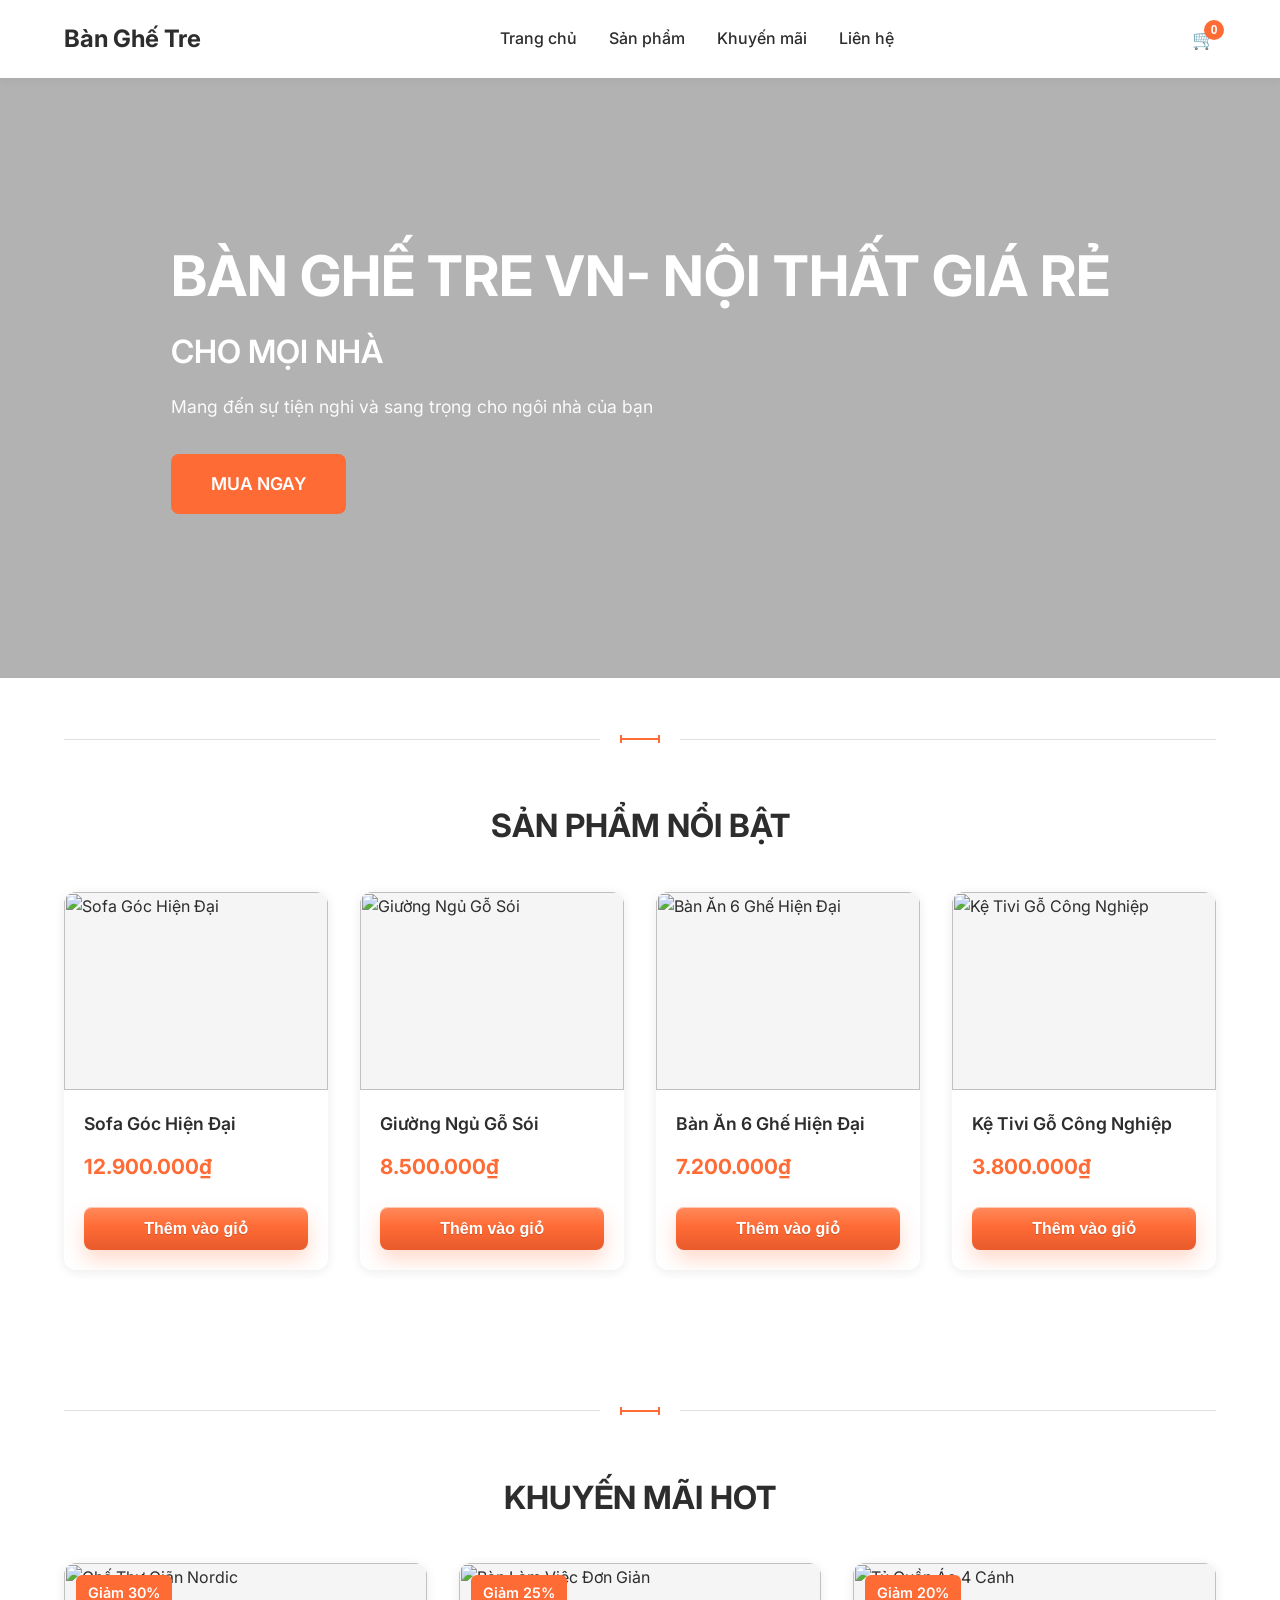
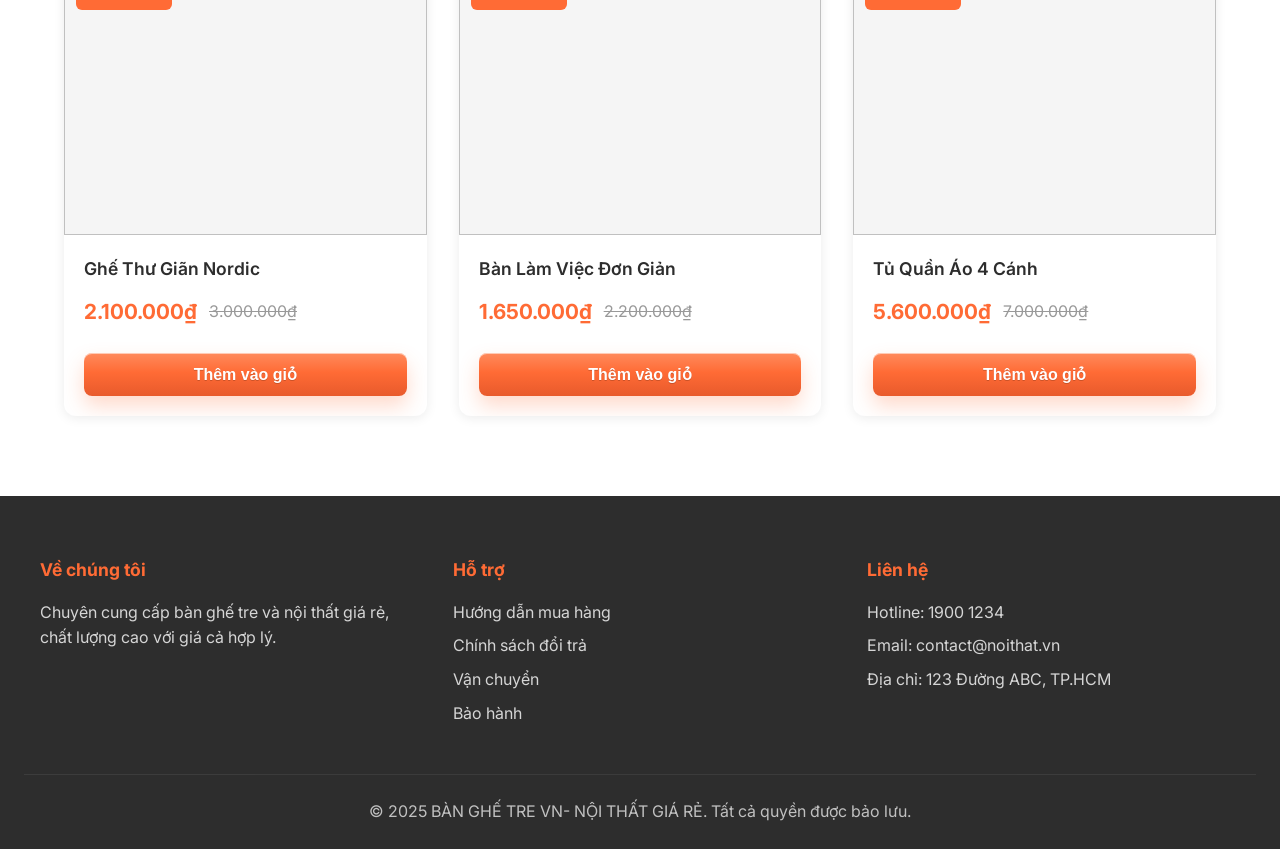
==== commit 0fcfc737: "Update and rename index (2).html to index.html" ====
--- a/index.html
+++ b/index.html
@@ -1,127 +1,1680 @@
-<!DOCTYPE html>
-<html lang="vi">
-  <head>
-    <meta charset="UTF-8" />
-    <meta name="viewport" content="width=device-width, initial-scale=1.0" />
-    <title>Lumière Living | Nội thất cao cấp</title>
-    <link rel="preconnect" href="https://fonts.googleapis.com" />
-    <link rel="preconnect" href="https://fonts.gstatic.com" crossorigin />
-    <link
-      href="https://fonts.googleapis.com/css2?family=Playfair+Display:wght@600;700&family=Inter:wght@400;500;600;700&display=swap"
-      rel="stylesheet"
-    />
-    <link rel="stylesheet" href="styles.css" />
-  </head>
-  <body>
-    <header class="topbar">
-      <div class="container topbar-inner">
-        <div class="brand">Lumière Living</div>
-        <nav class="nav" aria-label="Điều hướng chính">
-          <a href="#collections">Bộ sưu tập</a>
-          <a href="#products">Sản phẩm</a>
-          <a href="#about">Giới thiệu</a>
-          <a href="#contact">Liên hệ</a>
-        </nav>
-        <button class="cart-btn" id="cartButton" aria-label="Giỏ hàng">
-          Giỏ hàng <span id="cartCount">0</span>
-        </button>
-      </div>
-    </header>
-
-    <main>
-      <section class="hero">
-        <div class="overlay"></div>
-        <div class="container hero-content">
-          <p class="eyebrow">Không gian sống đẳng cấp</p>
-          <h1>Nội thất sang trọng, tối ưu trải nghiệm mua sắm</h1>
-          <p>
-            Khám phá những thiết kế hiện đại lấy cảm hứng từ các showroom nội thất
-            hàng đầu thế giới. Mua nhanh, giao tận nơi, hỗ trợ tư vấn 24/7.
-          </p>
-          <div class="hero-actions">
-            <a class="btn btn-primary" href="#products">Mua ngay</a>
-            <a class="btn btn-secondary" href="#collections">Xem bộ sưu tập</a>
-          </div>
-        </div>
-      </section>
-
-      <section id="collections" class="collections section">
-        <div class="container">
-          <h2>Bộ sưu tập nổi bật</h2>
-          <div class="collection-grid">
-            <article>
-              <h3>Luxury Living Room</h3>
-              <p>Sofa Ý, bàn trà đá cẩm thạch và ánh sáng tinh tế.</p>
-            </article>
-            <article>
-              <h3>Premium Bedroom</h3>
-              <p>Giường gỗ óc chó, tủ tích hợp thông minh, tối đa tiện nghi.</p>
-            </article>
-            <article>
-              <h3>Modern Workspace</h3>
-              <p>Không gian làm việc chuyên nghiệp cho doanh nhân hiện đại.</p>
-            </article>
-          </div>
-        </div>
-      </section>
-
-      <section id="products" class="products section">
-        <div class="container">
-          <div class="section-heading">
-            <h2>Sản phẩm bán chạy</h2>
-            <p>Chọn sản phẩm bạn yêu thích và thêm vào giỏ ngay.</p>
-          </div>
-          <div class="product-grid" id="productGrid"></div>
-        </div>
-      </section>
-
-      <section class="trust section">
-        <div class="container trust-grid">
-          <div>
-            <h3>Vận chuyển toàn quốc</h3>
-            <p>Miễn phí giao hàng cho đơn từ 20 triệu đồng.</p>
-          </div>
-          <div>
-            <h3>Bảo hành chính hãng</h3>
-            <p>Bảo hành kết cấu lên đến 5 năm, đổi trả 14 ngày.</p>
-          </div>
-          <div>
-            <h3>Thanh toán linh hoạt</h3>
-            <p>Hỗ trợ chuyển khoản, thẻ quốc tế và trả góp 0%.</p>
-          </div>
-        </div>
-      </section>
-    </main>
-
-    <footer id="contact" class="footer">
-      <div class="container footer-grid">
-        <div>
-          <h4>Lumière Living</h4>
-          <p>Showroom: 88 Nguyễn Huệ, Quận 1, TP.HCM</p>
-        </div>
-        <div>
-          <h4>Hotline</h4>
-          <p>1900 6868</p>
-        </div>
-        <div>
-          <h4>Email</h4>
-          <p>hello@lumiere-living.vn</p>
-        </div>
-      </div>
-    </footer>
-
-    <aside class="cart-drawer" id="cartDrawer" aria-hidden="true">
-      <div class="cart-header">
-        <h3>Giỏ hàng của bạn</h3>
-        <button id="closeCart" aria-label="Đóng">✕</button>
-      </div>
-      <ul id="cartItems"></ul>
-      <div class="cart-footer">
-        <p>Tổng cộng: <strong id="cartTotal">0 ₫</strong></p>
-        <button class="btn btn-primary full">Thanh toán ngay</button>
-      </div>
-    </aside>
-
-    <script src="script.js"></script>
-  </body>
-</html>
+
+<html lang="vi">
+<head>
+    <meta charset="UTF-8">
+    <meta name="viewport" content="width=device-width, initial-scale=1.0">
+    <title> BÀN GHẾ TRE VN- Nội Thất Giá Rẻ</title>
+    <link rel="preconnect" href="https://fonts.googleapis.com">
+    <link rel="preconnect" href="https://fonts.gstatic.com" crossorigin>
+    <link href="https://fonts.googleapis.com/css2?family=Inter:wght@400;500;600;700&display=swap" rel="stylesheet">
+    <style>
+        * {
+            margin: 0;
+            padding: 0;
+            box-sizing: border-box;
+        }
+
+        body {
+            font-family: 'Inter', sans-serif;
+            color: #2d2d2d;
+            line-height: 1.6;
+            min-height: 100vh;
+            display: flex;
+            flex-direction: column;
+        }
+
+        /* Header */
+        header {
+            background: #fff;
+            box-shadow: 0 2px 10px rgba(0,0,0,0.05);
+            position: sticky;
+            top: 0;
+            z-index: 100;
+        }
+
+        nav {
+            max-width: 1200px;
+            margin: 0 auto;
+            padding: 20px 24px;
+            display: flex;
+            justify-content: space-between;
+            align-items: center;
+        }
+
+        .logo {
+            font-size: 1.5rem;
+            font-weight: 700;
+            color: #2d2d2d;
+            cursor: pointer;
+            text-decoration: none;
+        }
+
+        .nav-links {
+            display: flex;
+            gap: 32px;
+            list-style: none;
+        }
+
+        .nav-links a {
+            text-decoration: none;
+            color: #2d2d2d;
+            font-weight: 500;
+            transition: color 0.2s;
+        }
+
+        .nav-links a:hover {
+            color: #ff6b35;
+        }
+
+        .header-actions {
+            display: flex;
+            gap: 20px;
+            align-items: center;
+            position: relative;
+        }
+
+        .cart-btn {
+            background: none;
+            border: none;
+            font-size: 1.2rem;
+            cursor: pointer;
+            position: relative;
+        }
+
+        .cart-count {
+            position: absolute;
+            top: -8px;
+            right: -8px;
+            background: #ff6b35;
+            color: white;
+            border-radius: 50%;
+            width: 20px;
+            height: 20px;
+            display: flex;
+            align-items: center;
+            justify-content: center;
+            font-size: 0.75rem;
+            font-weight: 600;
+        }
+
+        .cart-btn.bump {
+            animation: cartBump 0.5s ease;
+        }
+
+        .cart-count.pop {
+            animation: countPop 0.4s ease;
+        }
+
+        @keyframes cartBump {
+            0%, 100% { transform: scale(1); }
+            35% { transform: scale(1.4); }
+            70% { transform: scale(0.95); }
+        }
+
+        @keyframes countPop {
+            0%, 100% { transform: scale(1); }
+            50% { transform: scale(1.5); }
+        }
+
+        /* Toast "Đã thêm vào giỏ" */
+        .add-to-cart-toast {
+            position: fixed;
+            bottom: 24px;
+            left: 50%;
+            transform: translateX(-50%) translateY(80px);
+            background: #2d2d2d;
+            color: #fff;
+            padding: 14px 24px;
+            border-radius: 12px;
+            font-weight: 500;
+            box-shadow: 0 8px 24px rgba(0,0,0,0.2);
+            z-index: 9999;
+            opacity: 0;
+            transition: transform 0.35s ease, opacity 0.35s ease;
+            pointer-events: none;
+        }
+
+        .add-to-cart-toast.show {
+            transform: translateX(-50%) translateY(0);
+            opacity: 1;
+        }
+
+        /* Nút "Thêm vào giỏ" khi vừa bấm */
+        .btn-secondary.added,
+        .btn-primary.added {
+            animation: buttonAdded 0.6s ease;
+        }
+
+        @keyframes buttonAdded {
+            0%, 100% { transform: scale(1); }
+            25% { transform: scale(0.92); }
+            50% { transform: scale(1.08); }
+            75% { transform: scale(0.98); }
+        }
+
+        /* Page Container */
+        .page {
+            display: none;
+            flex: 1;
+        }
+
+        .page.active {
+            display: block;
+        }
+
+        /* Hero Section */
+        .hero {
+            position: relative;
+            height: 600px;
+            background: linear-gradient(rgba(0,0,0,0.3), rgba(0,0,0,0.3)), 
+                        url('https://images.unsplash.com/photo-1586023492125-27b2c045efd7?w=1200') center/cover;
+            display: flex;
+            align-items: center;
+            padding: 0 24px;
+        }
+
+        .hero-content {
+            max-width: 1200px;
+            margin: 0 auto;
+            color: #fff;
+        }
+
+        .hero h1 {
+            font-size: 3.5rem;
+            font-weight: 700;
+            margin-bottom: 16px;
+            line-height: 1.2;
+        }
+
+        .hero .subtitle {
+            font-size: 2rem;
+            font-weight: 600;
+            margin-bottom: 16px;
+        }
+
+        .hero p {
+            font-size: 1.1rem;
+            margin-bottom: 32px;
+            opacity: 0.95;
+        }
+
+        .btn-primary {
+            background: #ff6b35;
+            color: #fff;
+            padding: 16px 40px;
+            border: none;
+            border-radius: 8px;
+            font-size: 1.1rem;
+            font-weight: 600;
+            cursor: pointer;
+            transition: all 0.3s;
+            text-decoration: none;
+            display: inline-block;
+        }
+
+        .btn-primary:hover {
+            background: #e55a2b;
+            transform: translateY(-2px);
+            box-shadow: 0 4px 12px rgba(255,107,53,0.4);
+        }
+
+        .btn-secondary {
+            background: linear-gradient(180deg, #ff8a5c 0%, #ff6b35 45%, #e85a2c 100%);
+            color: #fff;
+            padding: 12px 24px;
+            border: 0;
+            border-radius: 8px;
+            font-size: 1rem;
+            font-weight: 600;
+            cursor: pointer;
+            transition: all 0.3s;
+            text-shadow: 0 1px 0 rgba(0,0,0,0.18);
+            box-shadow: 0 10px 20px rgba(255,107,53,0.25), inset 0 1px 0 rgba(255,255,255,0.55);
+        }
+
+        .btn-secondary:hover {
+            transform: translateY(-1px);
+            background: linear-gradient(180deg, #ff996f 0%, #ff6b35 45%, #d94f24 100%);
+            box-shadow: 0 14px 26px rgba(255,107,53,0.32), inset 0 1px 0 rgba(255,255,255,0.6);
+        }
+
+        /* Section Separator */
+        .section-separator {
+            max-width: 1200px;
+            margin: 60px auto;
+            padding: 0 24px;
+            display: flex;
+            align-items: center;
+            gap: 20px;
+        }
+
+        .separator-line {
+            flex: 1;
+            height: 1px;
+            background: #e0e0e0;
+        }
+
+        .separator-decor {
+            width: 40px;
+            height: 2px;
+            background: #ff6b35;
+            position: relative;
+        }
+
+        .separator-decor::before,
+        .separator-decor::after {
+            content: '';
+            position: absolute;
+            width: 2px;
+            height: 8px;
+            background: #ff6b35;
+            top: -3px;
+        }
+
+        .separator-decor::before {
+            left: 0;
+        }
+
+        .separator-decor::after {
+            right: 0;
+        }
+
+        /* Products Section */
+        .products-section {
+            max-width: 1200px;
+            margin: 0 auto;
+            padding: 0 24px 80px;
+        }
+
+        .section-title {
+            text-align: center;
+            font-size: 2rem;
+            font-weight: 700;
+            color: #2d2d2d;
+            margin-bottom: 40px;
+        }
+
+        .product-grid {
+            display: grid;
+            grid-template-columns: repeat(auto-fit, minmax(260px, 1fr));
+            gap: 32px;
+        }
+
+        .product-card {
+            background: #fff;
+            border-radius: 12px;
+            overflow: hidden;
+            box-shadow: 0 2px 12px rgba(0,0,0,0.08);
+            transition: all 0.3s;
+            cursor: pointer;
+        }
+
+        .product-card:hover {
+            transform: translateY(-8px);
+            box-shadow: 0 8px 24px rgba(0,0,0,0.12);
+        }
+
+        .product-image {
+            width: 100%;
+            aspect-ratio: 4/3;
+            background: #f5f5f5;
+            position: relative;
+            overflow: hidden;
+        }
+
+        .product-image img {
+            width: 100%;
+            height: 100%;
+            object-fit: cover;
+        }
+
+        .discount-badge {
+            position: absolute;
+            top: 12px;
+            left: 12px;
+            background: #ff6b35;
+            color: #fff;
+            padding: 6px 12px;
+            border-radius: 6px;
+            font-weight: 600;
+            font-size: 0.9rem;
+            z-index: 10;
+        }
+
+        .product-info {
+            padding: 20px;
+        }
+
+        .product-name {
+            font-size: 1.1rem;
+            font-weight: 600;
+            color: #2d2d2d;
+            margin-bottom: 12px;
+        }
+
+        .product-price {
+            display: flex;
+            align-items: center;
+            gap: 12px;
+            margin-bottom: 12px;
+        }
+
+        .price-current {
+            font-size: 1.3rem;
+            font-weight: 700;
+            color: #ff6b35;
+        }
+
+        .price-old {
+            font-size: 1rem;
+            color: #999;
+            text-decoration: line-through;
+        }
+
+        /* Product Detail Page */
+        .product-detail {
+            max-width: 1200px;
+            margin: 0 auto;
+            padding: 40px 24px;
+        }
+
+        .product-detail-content {
+            display: grid;
+            grid-template-columns: 1fr 1fr;
+            gap: 40px;
+            margin-bottom: 60px;
+        }
+
+        .product-detail-image {
+            width: 100%;
+            aspect-ratio: 1;
+            border-radius: 12px;
+            overflow: hidden;
+            box-shadow: 0 4px 20px rgba(0,0,0,0.1);
+        }
+
+        .product-detail-image img {
+            width: 100%;
+            height: 100%;
+            object-fit: cover;
+        }
+
+        .product-detail-info h1 {
+            font-size: 2.5rem;
+            margin-bottom: 16px;
+            color: #2d2d2d;
+        }
+
+        .product-detail-info .price {
+            font-size: 2rem;
+            font-weight: 700;
+            color: #ff6b35;
+            margin-bottom: 24px;
+        }
+
+        .product-detail-info .old-price {
+            font-size: 1.3rem;
+            color: #999;
+            text-decoration: line-through;
+            margin-left: 12px;
+        }
+
+        .product-detail-info .description {
+            font-size: 1.1rem;
+            color: #666;
+            margin-bottom: 32px;
+            line-height: 1.8;
+        }
+
+        .quantity-selector {
+            display: flex;
+            align-items: center;
+            gap: 16px;
+            margin-bottom: 24px;
+        }
+
+        .quantity-selector label {
+            font-weight: 600;
+        }
+
+        .quantity-controls {
+            display: flex;
+            align-items: center;
+            border: 2px solid #e0e0e0;
+            border-radius: 8px;
+            overflow: hidden;
+        }
+
+        .quantity-btn {
+            background: #f5f5f5;
+            border: none;
+            padding: 12px 16px;
+            cursor: pointer;
+            font-size: 1.2rem;
+            font-weight: 600;
+        }
+
+        .quantity-btn:hover {
+            background: #e0e0e0;
+        }
+
+        .quantity-input {
+            border: none;
+            width: 60px;
+            text-align: center;
+            font-size: 1.1rem;
+            font-weight: 600;
+            padding: 12px 0;
+        }
+
+        /* Cart Page */
+        .cart-page {
+            max-width: 1200px;
+            margin: 0 auto;
+            padding: 40px 24px;
+        }
+
+        .cart-page h1 {
+            font-size: 2.5rem;
+            margin-bottom: 40px;
+        }
+
+        .cart-items {
+            background: #fff;
+            border-radius: 12px;
+            padding: 24px;
+            box-shadow: 0 2px 12px rgba(0,0,0,0.08);
+            margin-bottom: 32px;
+        }
+
+        .cart-item {
+            display: grid;
+            grid-template-columns: 120px 1fr auto auto auto;
+            gap: 24px;
+            align-items: center;
+            padding: 24px 0;
+            border-bottom: 1px solid #e0e0e0;
+        }
+
+        .cart-item:last-child {
+            border-bottom: none;
+        }
+
+        .cart-item-image {
+            width: 120px;
+            height: 120px;
+            border-radius: 8px;
+            overflow: hidden;
+        }
+
+        .cart-item-image img {
+            width: 100%;
+            height: 100%;
+            object-fit: cover;
+        }
+
+        .cart-item-info h3 {
+            font-size: 1.2rem;
+            margin-bottom: 8px;
+        }
+
+        .cart-item-price {
+            color: #ff6b35;
+            font-weight: 600;
+            font-size: 1.1rem;
+        }
+
+        .cart-item-quantity {
+            display: flex;
+            align-items: center;
+            gap: 8px;
+        }
+
+        .cart-item-total {
+            font-size: 1.3rem;
+            font-weight: 700;
+            color: #2d2d2d;
+        }
+
+        .cart-item-remove {
+            background: #ff4444;
+            color: white;
+            border: none;
+            padding: 8px 16px;
+            border-radius: 6px;
+            cursor: pointer;
+            font-weight: 600;
+        }
+
+        .cart-item-remove:hover {
+            background: #cc0000;
+        }
+
+        .cart-summary {
+            background: #fff;
+            border-radius: 12px;
+            padding: 32px;
+            box-shadow: 0 2px 12px rgba(0,0,0,0.08);
+        }
+
+        .cart-summary h2 {
+            font-size: 1.8rem;
+            margin-bottom: 24px;
+        }
+
+        .summary-row {
+            display: flex;
+            justify-content: space-between;
+            margin-bottom: 16px;
+            font-size: 1.1rem;
+        }
+
+        .summary-row.total {
+            font-size: 1.5rem;
+            font-weight: 700;
+            color: #ff6b35;
+            padding-top: 16px;
+            border-top: 2px solid #e0e0e0;
+            margin-top: 16px;
+        }
+
+        .empty-cart {
+            text-align: center;
+            padding: 80px 24px;
+        }
+
+        .empty-cart h2 {
+            font-size: 2rem;
+            margin-bottom: 16px;
+        }
+
+        .empty-cart p {
+            color: #666;
+            margin-bottom: 32px;
+        }
+
+        /* Checkout Page */
+        .checkout-page {
+            max-width: 1000px;
+            margin: 0 auto;
+            padding: 40px 24px;
+        }
+
+        .checkout-page h1 {
+            font-size: 2.5rem;
+            margin-bottom: 40px;
+        }
+
+        .checkout-content {
+            display: grid;
+            grid-template-columns: 1fr 400px;
+            gap: 40px;
+        }
+
+        .checkout-form {
+            background: #fff;
+            border-radius: 12px;
+            padding: 32px;
+            box-shadow: 0 2px 12px rgba(0,0,0,0.08);
+        }
+
+        .form-group {
+            margin-bottom: 24px;
+        }
+
+        .form-group label {
+            display: block;
+            font-weight: 600;
+            margin-bottom: 8px;
+            color: #2d2d2d;
+        }
+
+        .form-group input,
+        .form-group textarea,
+        .form-group select {
+            width: 100%;
+            padding: 12px 16px;
+            border: 2px solid #e0e0e0;
+            border-radius: 8px;
+            font-size: 1rem;
+            font-family: inherit;
+        }
+
+        .form-group input:focus,
+        .form-group textarea:focus,
+        .form-group select:focus {
+            outline: none;
+            border-color: #ff6b35;
+        }
+
+        .form-group textarea {
+            resize: vertical;
+            min-height: 100px;
+        }
+
+        .checkout-summary {
+            background: #fff;
+            border-radius: 12px;
+            padding: 32px;
+            box-shadow: 0 2px 12px rgba(0,0,0,0.08);
+            height: fit-content;
+            position: sticky;
+            top: 100px;
+        }
+
+        .order-summary-item {
+            display: flex;
+            justify-content: space-between;
+            margin-bottom: 12px;
+            padding-bottom: 12px;
+            border-bottom: 1px solid #e0e0e0;
+        }
+
+        .order-summary-item:last-of-type {
+            border-bottom: none;
+        }
+
+        .order-total {
+            font-size: 1.5rem;
+            font-weight: 700;
+            color: #ff6b35;
+            margin-top: 16px;
+            padding-top: 16px;
+            border-top: 2px solid #e0e0e0;
+        }
+
+        /* Success Page */
+        .success-page {
+            max-width: 600px;
+            margin: 80px auto;
+            padding: 40px 24px;
+            text-align: center;
+        }
+
+        .success-icon {
+            font-size: 5rem;
+            margin-bottom: 24px;
+        }
+
+        .success-page h1 {
+            font-size: 2.5rem;
+            margin-bottom: 16px;
+            color: #2d2d2d;
+        }
+
+        .success-page p {
+            font-size: 1.2rem;
+            color: #666;
+            margin-bottom: 32px;
+        }
+
+        /* Payment QR Page */
+        .payment-qr-page {
+            max-width: 480px;
+            margin: 40px auto;
+            padding: 32px 24px;
+            text-align: center;
+            background: #fff;
+            border-radius: 16px;
+            box-shadow: 0 4px 24px rgba(0,0,0,0.1);
+        }
+
+        .payment-qr-page h1 {
+            font-size: 1.5rem;
+            margin-bottom: 24px;
+            color: #2d2d2d;
+        }
+
+        .payment-qr-page .qr-image {
+            width: 220px;
+            height: 220px;
+            margin: 0 auto 24px;
+            padding: 12px;
+            background: #fff;
+            border-radius: 12px;
+            border: 1px solid #e0e0e0;
+        }
+
+        .payment-qr-page .qr-image img {
+            width: 100%;
+            height: 100%;
+            object-fit: contain;
+        }
+
+        .payment-qr-page .bank-details {
+            text-align: left;
+            background: #f8f8f8;
+            padding: 20px;
+            border-radius: 12px;
+            margin-bottom: 24px;
+            font-size: 1rem;
+        }
+
+        .payment-qr-page .bank-details p {
+            margin-bottom: 8px;
+        }
+
+        .payment-qr-page .bank-details strong {
+            color: #ff6b35;
+        }
+
+        .payment-qr {
+            text-align: center;
+        }
+
+        .payment-qr h3 {
+            font-size: 1.5rem;
+            margin-bottom: 20px;
+            color: #2d2d2d;
+        }
+
+        .payment-qr #qr-code {
+            width: 220px;
+            height: 220px;
+            margin: 0 auto 20px;
+            padding: 12px;
+            background: #fff;
+            border-radius: 12px;
+            border: 1px solid #e0e0e0;
+            object-fit: contain;
+        }
+
+        .payment-qr .bank-info {
+            text-align: left;
+            background: #f8f8f8;
+            padding: 20px;
+            border-radius: 12px;
+            margin: 0 auto 20px;
+            max-width: 360px;
+            font-size: 1rem;
+        }
+
+        .payment-qr .bank-info p {
+            margin-bottom: 8px;
+        }
+
+        .payment-qr .bank-info strong {
+            color: #ff6b35;
+        }
+
+        .payment-qr .note {
+            color: #666;
+            font-size: 0.95rem;
+            margin-bottom: 24px;
+        }
+
+        /* Payment info + Copy buttons */
+        .payment-info {
+            text-align: left;
+            background: #f8f8f8;
+            padding: 20px;
+            border-radius: 12px;
+            margin: 0 auto 20px;
+            max-width: 400px;
+        }
+
+        .payment-info h3 {
+            font-size: 1.2rem;
+            margin-bottom: 16px;
+            color: #2d2d2d;
+        }
+
+        .payment-info .info-row {
+            display: flex;
+            align-items: center;
+            flex-wrap: wrap;
+            gap: 10px;
+            margin-bottom: 12px;
+        }
+
+        .payment-info .info-row span {
+            min-width: 120px;
+            color: #666;
+        }
+
+        .payment-info .info-row strong {
+            color: #ff6b35;
+            flex: 1;
+        }
+
+        .payment-info .info-row.highlight {
+            background: #fff3ed;
+            padding: 12px;
+            border-radius: 8px;
+            border: 1px solid #ff6b35;
+            margin-top: 8px;
+        }
+
+        .payment-info .info-row button {
+            padding: 6px 12px;
+            font-size: 0.9rem;
+            background: #ff6b35;
+            color: #fff;
+            border: none;
+            border-radius: 6px;
+            cursor: pointer;
+        }
+
+        .payment-info .info-row button:hover {
+            background: #e55a2b;
+        }
+
+        .payment-info .warning {
+            margin-top: 16px;
+            padding: 12px;
+            background: #fff8e6;
+            border-left: 4px solid #f59e0b;
+            border-radius: 6px;
+            font-size: 0.9rem;
+            color: #92400e;
+        }
+
+        /* Footer */
+        footer {
+            background: #2d2d2d;
+            color: #fff;
+            padding: 60px 24px 24px;
+            margin-top: auto;
+        }
+
+        .footer-content {
+            max-width: 1200px;
+            margin: 0 auto;
+            display: grid;
+            grid-template-columns: repeat(auto-fit, minmax(200px, 1fr));
+            gap: 40px;
+            margin-bottom: 40px;
+        }
+
+        .footer-section h4 {
+            font-size: 1.1rem;
+            margin-bottom: 16px;
+            color: #ff6b35;
+        }
+
+        .footer-section ul {
+            list-style: none;
+        }
+
+        .footer-section a {
+            color: rgba(255,255,255,0.8);
+            text-decoration: none;
+            display: block;
+            margin-bottom: 8px;
+            transition: color 0.2s;
+        }
+
+        .footer-section a:hover {
+            color: #fff;
+        }
+
+        .footer-bottom {
+            text-align: center;
+            padding-top: 24px;
+            border-top: 1px solid rgba(255,255,255,0.1);
+            opacity: 0.7;
+        }
+
+        /* Responsive */
+        @media (max-width: 768px) {
+            .nav-links { display: none; }
+            .hero h1 { font-size: 2rem; }
+            .hero .subtitle { font-size: 1.5rem; }
+            .product-grid { grid-template-columns: repeat(auto-fit, minmax(200px, 1fr)); }
+            .product-detail-content { grid-template-columns: 1fr; }
+            .checkout-content { grid-template-columns: 1fr; }
+            .cart-item { grid-template-columns: 80px 1fr; gap: 16px; }
+            .cart-item > *:nth-child(3),
+            .cart-item > *:nth-child(4),
+            .cart-item > *:nth-child(5) {
+                grid-column: 2;
+            }
+        }
+    </style>
+</head>
+<body>
+    <header>
+        <nav>
+            <a href="#" class="logo" onclick="showPage('home'); return false;">Bàn Ghế Tre</a>
+            <ul class="nav-links">
+                <li><a href="#" onclick="showPage('home'); return false;">Trang chủ</a></li>
+                <li><a href="#" onclick="showPage('home'); return false;">Sản phẩm</a></li>
+                <li><a href="#" onclick="showPage('home'); return false;">Khuyến mãi</a></li>
+                <li><a href="#">Liên hệ</a></li>
+            </ul>
+            <div class="header-actions">
+                <button class="cart-btn" onclick="showPage('cart')">
+                    🛒
+                    <span class="cart-count" id="cartCount">0</span>
+                </button>
+            </div>
+        </nav>
+    </header>
+
+    <!-- Home Page -->
+    <div id="home" class="page active">
+        <section class="hero">
+            <div class="hero-content">
+                <h1>BÀN GHẾ TRE VN- NỘI THẤT GIÁ RẺ</h1>
+                <div class="subtitle">CHO MỌI NHÀ</div>
+                <p>Mang đến sự tiện nghi và sang trọng cho ngôi nhà của bạn</p>
+                <a href="#" class="btn-primary" onclick="showPage('home'); document.querySelector('.products-section').scrollIntoView(); return false;">MUA NGAY</a>
+            </div>
+        </section>
+
+        <div class="section-separator">
+            <div class="separator-line"></div>
+            <div class="separator-decor"></div>
+            <div class="separator-line"></div>
+        </div>
+
+        <section class="products-section">
+            <h2 class="section-title">SẢN PHẨM NỔI BẬT</h2>
+            <div class="product-grid" id="featuredProducts"></div>
+        </section>
+
+        <div class="section-separator">
+            <div class="separator-line"></div>
+            <div class="separator-decor"></div>
+            <div class="separator-line"></div>
+        </div>
+
+        <section class="products-section">
+            <h2 class="section-title">KHUYẾN MÃI HOT</h2>
+            <div class="product-grid" id="promoProducts"></div>
+        </section>
+    </div>
+
+    <!-- Product Detail Page -->
+    <div id="product-detail" class="page">
+        <div class="product-detail">
+            <div class="product-detail-content" id="productDetailContent"></div>
+        </div>
+    </div>
+
+    <!-- Cart Page -->
+    <div id="cart" class="page">
+        <div class="cart-page">
+            <h1>Giỏ Hàng</h1>
+            <div id="cartContent"></div>
+        </div>
+    </div>
+
+    <!-- Checkout Page -->
+    <div id="checkout" class="page">
+        <div class="checkout-page">
+            <h1>Thanh Toán</h1>
+            <div class="checkout-content">
+                <div class="checkout-form">
+                    <form id="checkoutForm">
+                        <div class="form-group">
+                            <label>Họ và tên *</label>
+                            <input type="text" name="name" required>
+                        </div>
+                        <div class="form-group">
+                            <label>Số điện thoại *</label>
+                            <input type="tel" name="phone" required>
+                        </div>
+                        <div class="form-group">
+                            <label>Email *</label>
+                            <input type="email" name="email" required>
+                        </div>
+                        <div class="form-group">
+                            <label>Địa chỉ giao hàng *</label>
+                            <textarea name="address" required></textarea>
+                        </div>
+                        <div class="form-group">
+                            <label>Ghi chú</label>
+                            <textarea name="note"></textarea>
+                        </div>
+                        <div class="form-group">
+                            <label>Phương thức thanh toán *</label>
+                            <select name="paymentMethod" required>
+                                <option value="cod">Thanh toán khi nhận hàng (COD)</option>
+                                <option value="bank">Chuyển khoản ngân hàng</option>
+                            </select>
+                        </div>
+                        <button type="submit" class="btn-primary" style="width: 100%; padding: 16px;">Đặt Hàng</button>
+                    </form>
+                </div>
+                <div class="checkout-summary">
+                    <h2>Tóm tắt đơn hàng</h2>
+                    <div id="checkoutSummary"></div>
+                </div>
+            </div>
+        </div>
+    </div>
+
+    <!-- Payment QR Page (chuyển khoản) -->
+    <div id="payment-qr" class="page">
+        <div class="payment-qr-page" id="paymentQrContent"></div>
+    </div>
+
+    <!-- Success Page -->
+    <div id="success" class="page">
+        <div class="success-page">
+            <div class="success-icon">✅</div>
+            <h1>Đặt hàng thành công!</h1>
+            <p>Cảm ơn bạn đã mua hàng. Chúng tôi sẽ liên hệ với bạn trong thời gian sớm nhất.</p>
+            <a href="#" class="btn-primary" onclick="showPage('home'); return false;">Tiếp tục mua sắm</a>
+        </div>
+    </div>
+
+    <footer>
+        <div class="footer-content">
+            <div class="footer-section">
+                <h4>Về chúng tôi</h4>
+                <p style="opacity: 0.8;">Chuyên cung cấp bàn ghế tre và nội thất giá rẻ, chất lượng cao với giá cả hợp lý.</p>
+            </div>
+            <div class="footer-section">
+                <h4>Hỗ trợ</h4>
+                <ul>
+                    <li><a href="#">Hướng dẫn mua hàng</a></li>
+                    <li><a href="#">Chính sách đổi trả</a></li>
+                    <li><a href="#">Vận chuyển</a></li>
+                    <li><a href="#">Bảo hành</a></li>
+                </ul>
+            </div>
+            <div class="footer-section">
+                <h4>Liên hệ</h4>
+                <ul>
+                    <li><a href="#">Hotline: 1900 1234</a></li>
+                    <li><a href="#">Email: contact@noithat.vn</a></li>
+                    <li><a href="#">Địa chỉ: 123 Đường ABC, TP.HCM</a></li>
+                </ul>
+            </div>
+        </div>
+        <div class="footer-bottom">
+            © 2025 BÀN GHẾ TRE VN- NỘI THẤT GIÁ RẺ. Tất cả quyền được bảo lưu.
+        </div>
+    </footer>
+
+    <script>
+        // Dữ liệu sản phẩm
+        const products = [
+            {
+                id: 1,
+                name: 'Sofa Góc Hiện Đại',
+                price: 12900000,
+                oldPrice: null,
+                image: 'https://images.unsplash.com/photo-1586023492125-27b2c045efd7?w=400',
+                description: 'Sofa góc hiện đại với thiết kế sang trọng, chất liệu cao cấp, mang đến không gian sống tiện nghi và đẳng cấp cho gia đình bạn.',
+                category: 'featured'
+            },
+            {
+                id: 2,
+                name: 'Giường Ngủ Gỗ Sói',
+                price: 8500000,
+                oldPrice: null,
+                image: 'https://images.unsplash.com/photo-1631889993954-1b40a5c96e32?w=400',
+                description: 'Giường ngủ làm từ gỗ sói tự nhiên, thiết kế hiện đại, chắc chắn và bền đẹp. Phù hợp với mọi không gian phòng ngủ.',
+                category: 'featured'
+            },
+            {
+                id: 3,
+                name: 'Bàn Ăn 6 Ghế Hiện Đại',
+                price: 7200000,
+                oldPrice: null,
+                image: 'https://images.unsplash.com/photo-1556912172-45b7abe8b7c1?w=400',
+                description: 'Bộ bàn ăn 6 ghế với thiết kế tối giản, hiện đại. Mặt bàn gỗ tự nhiên, ghế bọc nỉ cao cấp, tạo không gian ấm cúng cho bữa ăn gia đình.',
+                category: 'featured'
+            },
+            {
+                id: 4,
+                name: 'Kệ Tivi Gỗ Công Nghiệp',
+                price: 3800000,
+                oldPrice: null,
+                image: 'https://images.unsplash.com/photo-1598300042247-d088f8ab3a91?w=400',
+                description: 'Kệ tivi gỗ công nghiệp cao cấp, thiết kế đơn giản nhưng sang trọng. Nhiều ngăn kéo tiện lợi để cất giữ đồ đạc.',
+                category: 'featured'
+            },
+            {
+                id: 5,
+                name: 'Ghế Thư Giãn Nordic',
+                price: 2100000,
+                oldPrice: 3000000,
+                discount: 30,
+                image: 'https://images.unsplash.com/photo-1506439773649-6e0eb8cfb237?w=400',
+                description: 'Ghế thư giãn phong cách Nordic, thiết kế đơn giản nhưng đầy tính thẩm mỹ. Chất liệu cao cấp, êm ái, hoàn hảo cho góc đọc sách hoặc phòng khách.',
+                category: 'promo'
+            },
+            {
+                id: 6,
+                name: 'Bàn Làm Việc Đơn Giản',
+                price: 1650000,
+                oldPrice: 2200000,
+                discount: 25,
+                image: 'https://images.unsplash.com/photo-1524758631624-e2822e304c36?w=400',
+                description: 'Bàn làm việc thiết kế tối giản, phù hợp với không gian làm việc hiện đại. Mặt bàn rộng rãi, chân bàn chắc chắn.',
+                category: 'promo'
+            },
+            {
+                id: 7,
+                name: 'Tủ Quần Áo 4 Cánh',
+                price: 5600000,
+                oldPrice: 7000000,
+                discount: 20,
+                image: 'https://images.unsplash.com/photo-1586023492125-27b2c045efd7?w=400',
+                description: 'Tủ quần áo 4 cánh với dung tích lớn, thiết kế hiện đại. Nhiều ngăn kéo và giá treo tiện lợi, giúp tổ chức quần áo một cách gọn gàng.',
+                category: 'promo'
+            }
+        ];
+
+        // Giỏ hàng
+        let cart = JSON.parse(localStorage.getItem('cart')) || [];
+
+        // Hàm format giá
+        function formatPrice(price) {
+            return new Intl.NumberFormat('vi-VN').format(price) + '₫';
+        }
+
+        // Hàm hiển thị trang
+        function showPage(pageId) {
+            document.querySelectorAll('.page').forEach(page => {
+                page.classList.remove('active');
+            });
+            document.getElementById(pageId).classList.add('active');
+            
+            if (pageId === 'cart') {
+                renderCart();
+            } else if (pageId === 'checkout') {
+                renderCheckout()
+            }
+        }
+
+        // Render sản phẩm
+        function renderProducts() {
+            const featuredContainer = document.getElementById('featuredProducts');
+            const promoContainer = document.getElementById('promoProducts');
+            
+            const featured = products.filter(p => p.category === 'featured');
+            const promo = products.filter(p => p.category === 'promo');
+            
+            featuredContainer.innerHTML = featured.map(product => createProductCard(product)).join('');
+            promoContainer.innerHTML = promo.map(product => createProductCard(product)).join('');
+        }
+
+        // Tạo card sản phẩm
+        function createProductCard(product) {
+            const discountBadge = product.oldPrice ? `<div class="discount-badge">Giảm ${product.discount}%</div>` : '';
+            const oldPrice = product.oldPrice ? `<span class="price-old">${formatPrice(product.oldPrice)}</span>` : '';
+            
+            return `
+                <div class="product-card" onclick="viewProduct(${product.id})">
+                    <div class="product-image">
+                        ${discountBadge}
+                        <img src="${product.image}" alt="${product.name}">
+                    </div>
+                    <div class="product-info">
+                        <h3 class="product-name">${product.name}</h3>
+                        <div class="product-price">
+                            <span class="price-current">${formatPrice(product.price)}</span>
+                            ${oldPrice}
+                        </div>
+                        <button class="btn-secondary" onclick="event.stopPropagation(); addToCart(${product.id}, 1, this)" style="width: 100%; margin-top: 12px;">Thêm vào giỏ</button>
+                    </div>
+                </div>
+            `;
+        }
+
+        // Xem chi tiết sản phẩm
+        function viewProduct(productId) {
+            const product = products.find(p => p.id === productId);
+            if (!product) return;
+            
+            const oldPrice = product.oldPrice ? `<span class="old-price">${formatPrice(product.oldPrice)}</span>` : '';
+            
+            document.getElementById('productDetailContent').innerHTML = `
+                <div class="product-detail-image">
+                    <img src="${product.image}" alt="${product.name}">
+                </div>
+                <div class="product-detail-info">
+                    <h1>${product.name}</h1>
+                    <div class="price">
+                        ${formatPrice(product.price)}
+                        ${oldPrice}
+                    </div>
+                    <p class="description">${product.description}</p>
+                    <div class="quantity-selector">
+                        <label>Số lượng:</label>
+                        <div class="quantity-controls">
+                            <button class="quantity-btn" onclick="changeQuantity(-1, ${product.id})">-</button>
+                            <input type="number" class="quantity-input" id="quantity-${product.id}" value="1" min="1">
+                            <button class="quantity-btn" onclick="changeQuantity(1, ${product.id})">+</button>
+                        </div>
+                    </div>
+                    <button class="btn-primary" onclick="addToCart(${product.id}, parseInt(document.getElementById('quantity-${product.id}').value), this)" style="width: 100%; padding: 16px; font-size: 1.1rem;">Thêm vào giỏ hàng</button>
+                </div>
+            `;
+            
+            showPage('product-detail');
+        }
+
+        // Thay đổi số lượng
+        function changeQuantity(delta, productId) {
+            const input = document.getElementById(`quantity-${productId}`);
+            const newValue = Math.max(1, parseInt(input.value) + delta);
+            input.value = newValue;
+        }
+
+        // Thêm vào giỏ hàng
+        function addToCart(productId, quantity = 1, clickedButton) {
+            const product = products.find(p => p.id === productId);
+            if (!product) return;
+            
+            const existingItem = cart.find(item => item.id === productId);
+            
+            if (existingItem) {
+                existingItem.quantity += quantity;
+            } else {
+                cart.push({
+                    ...product,
+                    quantity: quantity
+                });
+            }
+            
+            localStorage.setItem('cart', JSON.stringify(cart));
+            updateCartCount();
+
+            // Animation: cart icon + số lượng
+            const cartBtn = document.querySelector('.cart-btn');
+            const cartCountEl = document.getElementById('cartCount');
+            if (cartBtn) {
+                cartBtn.classList.remove('bump');
+                void cartBtn.offsetWidth;
+                cartBtn.classList.add('bump');
+                setTimeout(function () { cartBtn.classList.remove('bump'); }, 500);
+            }
+            if (cartCountEl) {
+                cartCountEl.classList.remove('pop');
+                void cartCountEl.offsetWidth;
+                cartCountEl.classList.add('pop');
+                setTimeout(function () { cartCountEl.classList.remove('pop'); }, 400);
+            }
+
+            // Animation: nút vừa bấm
+            if (clickedButton && clickedButton.classList) {
+                clickedButton.classList.remove('added');
+                void clickedButton.offsetWidth;
+                clickedButton.classList.add('added');
+                setTimeout(function () { clickedButton.classList.remove('added'); }, 600);
+            }
+
+            // Toast "Đã thêm vào giỏ"
+            showAddToCartToast();
+        }
+
+        function showAddToCartToast() {
+            var toast = document.getElementById('addToCartToast');
+            if (!toast) {
+                toast = document.createElement('div');
+                toast.id = 'addToCartToast';
+                toast.className = 'add-to-cart-toast';
+                toast.textContent = 'Đã thêm vào giỏ hàng';
+                document.body.appendChild(toast);
+            }
+            toast.classList.remove('show');
+            void toast.offsetWidth;
+            toast.classList.add('show');
+            clearTimeout(toast._hide);
+            toast._hide = setTimeout(function () {
+                toast.classList.remove('show');
+            }, 2200);
+        }
+
+        // Cập nhật số lượng giỏ hàng
+        function updateCartCount() {
+            const total = cart.reduce((sum, item) => sum + item.quantity, 0);
+            document.getElementById('cartCount').textContent = total;
+        }
+
+        // Render giỏ hàng
+        function renderCart() {
+            const cartContent = document.getElementById('cartContent');
+            
+            if (cart.length === 0) {
+                cartContent.innerHTML = `
+                    <div class="empty-cart">
+                        <h2>Giỏ hàng trống</h2>
+                        <p>Bạn chưa có sản phẩm nào trong giỏ hàng</p>
+                        <a href="#" class="btn-primary" onclick="showPage('home'); return false;">Tiếp tục mua sắm</a>
+                    </div>
+                `;
+                return;
+            }
+            
+            const itemsHtml = cart.map(item => `
+                <div class="cart-item">
+                    <div class="cart-item-image">
+                        <img src="${item.image}" alt="${item.name}">
+                    </div>
+                    <div class="cart-item-info">
+                        <h3>${item.name}</h3>
+                        <div class="cart-item-price">${formatPrice(item.price)}</div>
+                    </div>
+                    <div class="cart-item-quantity">
+                        <button class="quantity-btn" onclick="updateCartItem(${item.id}, -1)">-</button>
+                        <span style="padding: 0 16px; font-weight: 600;">${item.quantity}</span>
+                        <button class="quantity-btn" onclick="updateCartItem(${item.id}, 1)">+</button>
+                    </div>
+                    <div class="cart-item-total">${formatPrice(item.price * item.quantity)}</div>
+                    <button class="cart-item-remove" onclick="removeFromCart(${item.id})">Xóa</button>
+                </div>
+            `).join('');
+            
+            const total = cart.reduce((sum, item) => sum + (item.price * item.quantity), 0);
+            
+            cartContent.innerHTML = `
+                <div class="cart-items">
+                    ${itemsHtml}
+                </div>
+                <div class="cart-summary">
+                    <h2>Tóm tắt đơn hàng</h2>
+                    <div class="summary-row">
+                        <span>Tạm tính:</span>
+                        <span>${formatPrice(total)}</span>
+                    </div>
+                    <div class="summary-row">
+                        <span>Phí vận chuyển:</span>
+                        <span>Miễn phí</span>
+                    </div>
+                    <div class="summary-row total">
+                        <span>Tổng cộng:</span>
+                        <span>${formatPrice(total)}</span>
+                    </div>
+                    <button class="btn-primary" onclick="showPage('checkout')" style="width: 100%; padding: 16px; margin-top: 24px;">
+                        Thanh toán
+                    </button>
+                </div>
+            `;
+        }
+
+        // Cập nhật số lượng trong giỏ hàng
+        function updateCartItem(productId, delta) {
+            const item = cart.find(item => item.id === productId);
+            if (!item) return;
+            
+            item.quantity = Math.max(1, item.quantity + delta);
+            localStorage.setItem('cart', JSON.stringify(cart));
+            updateCartCount();
+            renderCart();
+        }
+
+        // Xóa khỏi giỏ hàng
+        function removeFromCart(productId) {
+            if (confirm('Bạn có chắc muốn xóa sản phẩm này?')) {
+                cart = cart.filter(item => item.id !== productId);
+                localStorage.setItem('cart', JSON.stringify(cart));
+                updateCartCount();
+                renderCart();
+            }
+        }
+
+        // Render trang thanh toán
+        function renderCheckout() {
+            if (cart.length === 0) {
+                showPage('cart');
+                return;
+            }
+            
+            const total = cart.reduce((sum, item) => sum + (item.price * item.quantity), 0);
+            
+            const summaryHtml = cart.map(item => `
+                <div class="order-summary-item">
+                    <span>${item.name} x${item.quantity}</span>
+                    <span>${formatPrice(item.price * item.quantity)}</span>
+                </div>
+            `).join('');
+            
+            document.getElementById('checkoutSummary').innerHTML = `
+                ${summaryHtml}
+                <div class="order-summary-item">
+                    <span>Phí vận chuyển</span>
+                    <span>Miễn phí</span>
+                </div>
+                <div class="order-total">
+                    Tổng cộng: ${formatPrice(total)}
+                </div>
+            `;
+        }
+
+        // Hàm tạo nội dung chuyển khoản
+        function generateTransferContent(orderId) {
+            const randomCode = Math.random().toString(36).substring(2, 5).toUpperCase();
+            return 'DH' + orderId + randomCode;
+            // Ví dụ: "DH1001X7K"
+        }
+
+        // Tạo link QR Code chuyển khoản qua VietQR API (có accountName)
+        function generateBankQR(order) {
+            const bankId = '970422';           // MB Bank
+            const accountNo = '0327311029';
+            const accountName = 'LE MINH DUC';
+            const amount = order.totalAmount;
+            const description = order.code || order.transferContent || ('DH' + order.id);
+
+            return 'https://img.vietqr.io/image/' + bankId + '-' + accountNo + '-compact.png'
+                + '?amount=' + amount
+                + '&addInfo=' + encodeURIComponent(description)
+                + '&accountName=' + encodeURIComponent(accountName);
+        }
+
+        // QR đã bao gồm sẵn nội dung CK — khách chỉ cần quét → mọi thứ điền sẵn
+        function generateVietQR(order) {
+            const bankId = '970422';          // MB Bank
+            const accountNo = '0327311029';
+            const amount = order.totalAmount;
+            const content = order.transferContent || order.code || ('DH' + order.id); // "DH1001X7K"
+
+            return 'https://img.vietqr.io/image/' + bankId + '-' + accountNo + '-compact.png'
+                + '?amount=' + amount
+                + '&addInfo=' + encodeURIComponent(content);
+        }
+
+        function manualPayment() {
+            const total = cart.reduce((sum, item) =>
+                sum + (item.price * item.quantity), 0);
+
+            const orderId = Date.now();
+            const orderCode = generateTransferContent(orderId);
+
+            const order = {
+                id: orderId,
+                code: orderCode,
+                items: JSON.parse(JSON.stringify(cart)),
+                total: total,
+                totalAmount: total,
+                status: "Chờ xác nhận",
+                date: new Date().toISOString()
+            };
+
+            // Lưu đơn hàng
+            const orders = JSON.parse(localStorage.getItem('orders')) || [];
+            orders.push(order);
+            localStorage.setItem('orders', JSON.stringify(orders));
+
+            cart = [];
+            localStorage.setItem('cart', JSON.stringify(cart));
+            updateCartCount();
+
+            // Hiển thị trang QR chuyển khoản (dùng dữ liệu local)
+            showPaymentQRFromOrder(order);
+        }
+
+        // Hiển thị rõ ràng + nút copy cho khách
+        function renderPaymentInfo(order) {
+            const transferContent = order.transferContent || order.code || ('DH' + order.id);
+            const amountStr = (order.totalAmount != null)
+                ? Number(order.totalAmount).toLocaleString('vi-VN') + 'đ'
+                : '0đ';
+            const amountRaw = order.totalAmount != null ? String(order.totalAmount) : '0';
+            const safeContent = (transferContent || '').replace(/&/g, '&amp;').replace(/"/g, '&quot;');
+            return `
+    <div class="payment-info">
+      <h3>Thông tin chuyển khoản</h3>
+      <div class="info-row">
+        <span>Ngân hàng:</span>
+        <strong>MB Bank</strong>
+      </div>
+      <div class="info-row">
+        <span>Số tài khoản:</span>
+        <strong>0327311029</strong>
+        <button type="button" data-copy="0327311029" onclick="copyText(this)">📋 Copy</button>
+      </div>
+      <div class="info-row">
+        <span>Số tiền:</span>
+        <strong>${amountStr}</strong>
+        <button type="button" data-copy="${amountRaw}" onclick="copyText(this)">📋 Copy</button>
+      </div>
+      <div class="info-row highlight">
+        <span>Nội dung CK:</span>
+        <strong id="transfer-content">${transferContent}</strong>
+        <button type="button" data-copy="${safeContent}" onclick="copyText(this)">📋 Copy</button>
+      </div>
+      <p class="warning">
+        ⚠️ Vui lòng ghi ĐÚNG nội dung chuyển khoản để đơn hàng được xác nhận nhanh nhất!
+      </p>
+    </div>
+  `;
+        }
+
+        function copyText(textOrEl) {
+            const text = typeof textOrEl === 'string' ? textOrEl : (textOrEl.getAttribute('data-copy') || '');
+            if (!text) return;
+            navigator.clipboard.writeText(text).then(function () {
+                alert('Đã copy: ' + text);
+            }).catch(function () {
+                alert('Không thể copy. Vui lòng ghi lại thủ công.');
+            });
+        }
+
+        // Hiển thị QR từ đơn hàng local (khi chưa có API)
+        function showPaymentQRFromOrder(order) {
+            const orderForRender = {
+                totalAmount: order.totalAmount,
+                transferContent: order.code || ('DH' + order.id)
+            };
+            const qrUrl = generateVietQR(orderForRender);
+            document.getElementById('paymentQrContent').innerHTML =
+                '<div class="payment-qr">' +
+                '<h3>Quét mã QR để thanh toán</h3>' +
+                '<img id="qr-code" src="' + qrUrl + '" alt="QR Thanh toán" />' +
+                renderPaymentInfo(orderForRender) +
+                '<p class="note">⏳ Đơn hàng sẽ được xác nhận sau khi kiểm tra thanh toán</p>' +
+                '<button class="btn-primary" onclick="showPage(\'success\')">Đã chuyển khoản</button>' +
+                '</div>';
+            showPage('payment-qr');
+        }
+
+        // Sau khi đặt hàng qua API, hiển thị QR từ server
+        async function showPaymentQR(orderId) {
+            try {
+                const res = await fetch('/api/orders/' + orderId + '/payment-qr');
+                const data = await res.json();
+                const qrUrl = data.qrUrl || '';
+                const orderForRender = {
+                    totalAmount: data.amount,
+                    transferContent: data.content || ''
+                };
+                document.getElementById('paymentQrContent').innerHTML =
+                    '<div class="payment-qr">' +
+                    '<h3>Quét mã QR để thanh toán</h3>' +
+                    '<img id="qr-code" src="' + qrUrl + '" alt="QR Thanh toán" />' +
+                    renderPaymentInfo(orderForRender) +
+                    '<p class="note">⏳ Đơn hàng sẽ được xác nhận sau khi kiểm tra thanh toán</p>' +
+                    '<button class="btn-primary" onclick="showPage(\'success\')">Đã chuyển khoản</button>' +
+                    '</div>';
+                showPage('payment-qr');
+            } catch (err) {
+                console.error(err);
+                alert('Không thể tải thông tin thanh toán. Vui lòng thử lại.');
+            }
+        }
+
+        // Xử lý form thanh toán
+        document.getElementById('checkoutForm').addEventListener('submit', function(e) {
+            e.preventDefault();
+            
+            const formData = new FormData(e.target);
+            const paymentMethod = formData.get('paymentMethod');
+
+            if (paymentMethod === 'bank') {
+                manualPayment();
+                e.target.reset();
+                return;
+            }
+
+            const orderData = {
+                customer: Object.fromEntries(formData),
+                items: cart,
+                total: cart.reduce((sum, item) => sum + (item.price * item.quantity), 0),
+                date: new Date().toISOString()
+            };
+            
+            // Lưu đơn hàng (trong thực tế sẽ gửi lên server)
+            const orders = JSON.parse(localStorage.getItem('orders')) || [];
+            orders.push(orderData);
+            // 1. Tạo mã đơn hàng ngẫu nhiên (để khách ghi vào nội dung CK)
+    const orderCode = "DH" + Math.floor(Math.random() * 1000000000000);
+    
+    // 2. Chuẩn bị gói dữ liệu để gửi đi
+    const dataToSend = {
+        orderCode: orderCode,
+        name: orderData.customer.name || "Khách lẻ", // Lấy tên từ form
+        phone: orderData.customer.phone || "",
+        address: orderData.customer.address || "",
+        items: JSON.stringify(orderData.items), // Biến danh sách món hàng thành chữ
+        total: orderData.total
+    };
+
+    // 3. Lệnh gửi lên Google Sheets (Dán URL của bạn vào đây nếu chưa có)
+    const GOOGLE_APP_URL = 'https://script.google.com/macros/s/AKfycbweiRNjnjmCvaUh2v_qdGHbcpmMGuUBdFZX3fgl8igL7rMIlOrLlHWc0n9dKGwt0Epm/exec';
+
+    fetch(GOOGLE_APP_URL, {
+        method: 'POST',
+        mode: 'no-cors',
+        headers: { 'Content-Type': 'application/json' },
+        body: JSON.stringify(dataToSend)
+    })
+    .then(() => {
+        console.log("Đã lưu vào Google Sheets");
+        // Lưu mã đơn hàng vào máy khách để trang sau hiển thị QR có mã này
+        localStorage.setItem('currentOrderCode', orderCode);
+        
+        // Sau đó mới xóa giỏ hàng và hiện trang thành công
+        cart = [];
+        localStorage.setItem('cart', JSON.stringify(cart));
+        showPage('success');
+    });
+            
+            // Xóa giỏ hàng
+            cart = [];
+            localStorage.setItem('cart', JSON.stringify(cart));
+            updateCartCount();
+            
+            // Hiển thị trang thành công
+            showPage('success');
+        });
+
+        // Khởi tạo
+        document.addEventListener('DOMContentLoaded', function() {
+            renderProducts();
+            updateCartCount();
+        });
+
+// Khi gửi đơn hàng
+fetch(GOOGLE_APP_URL, {
+    method: 'POST',
+    mode: 'no-cors',
+    body: JSON.stringify(dataToSend)
+})
+.then(() => {
+    console.log("Đã gửi thành công!");
+    // Hiện trang thành công sau khi gửi xong
+    showPage('success');
+})
+.catch(err => console.log("Lỗi: ", err));
+    </script>
+</body>
+</html>
+                
